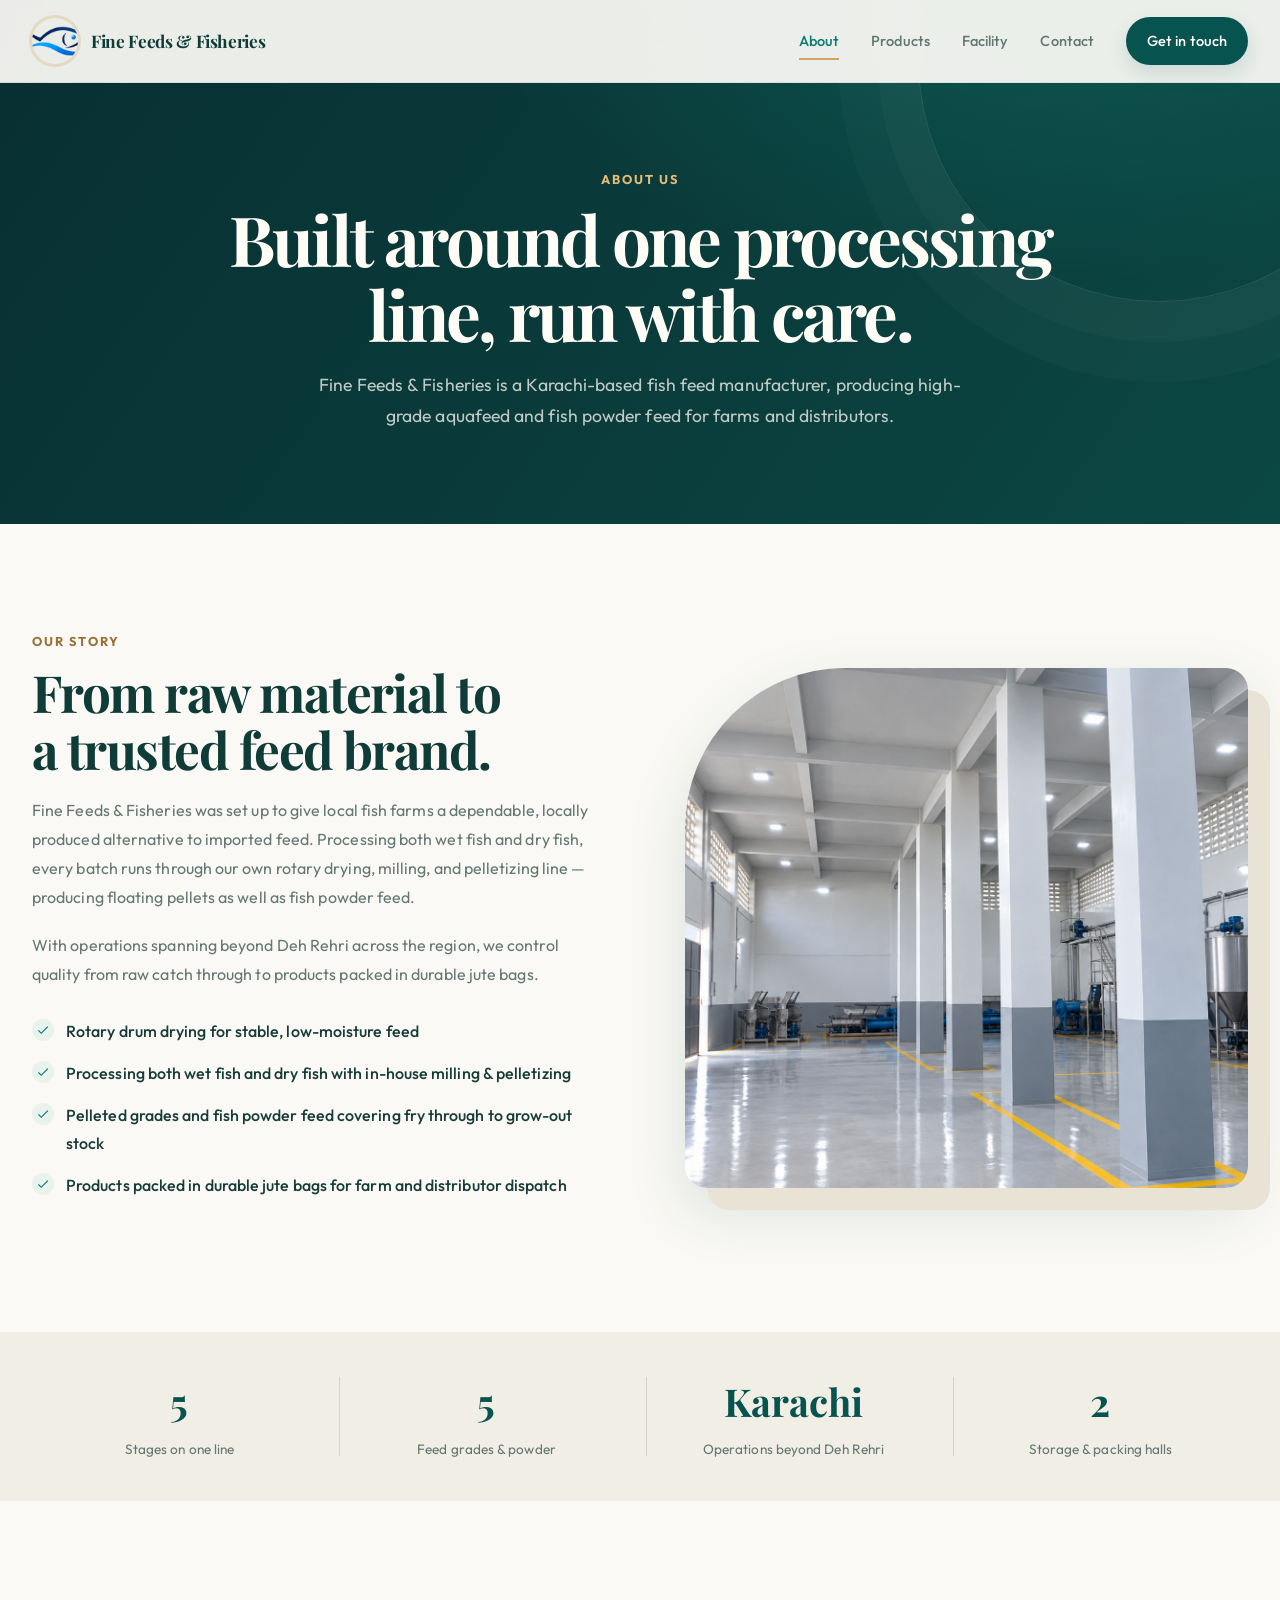
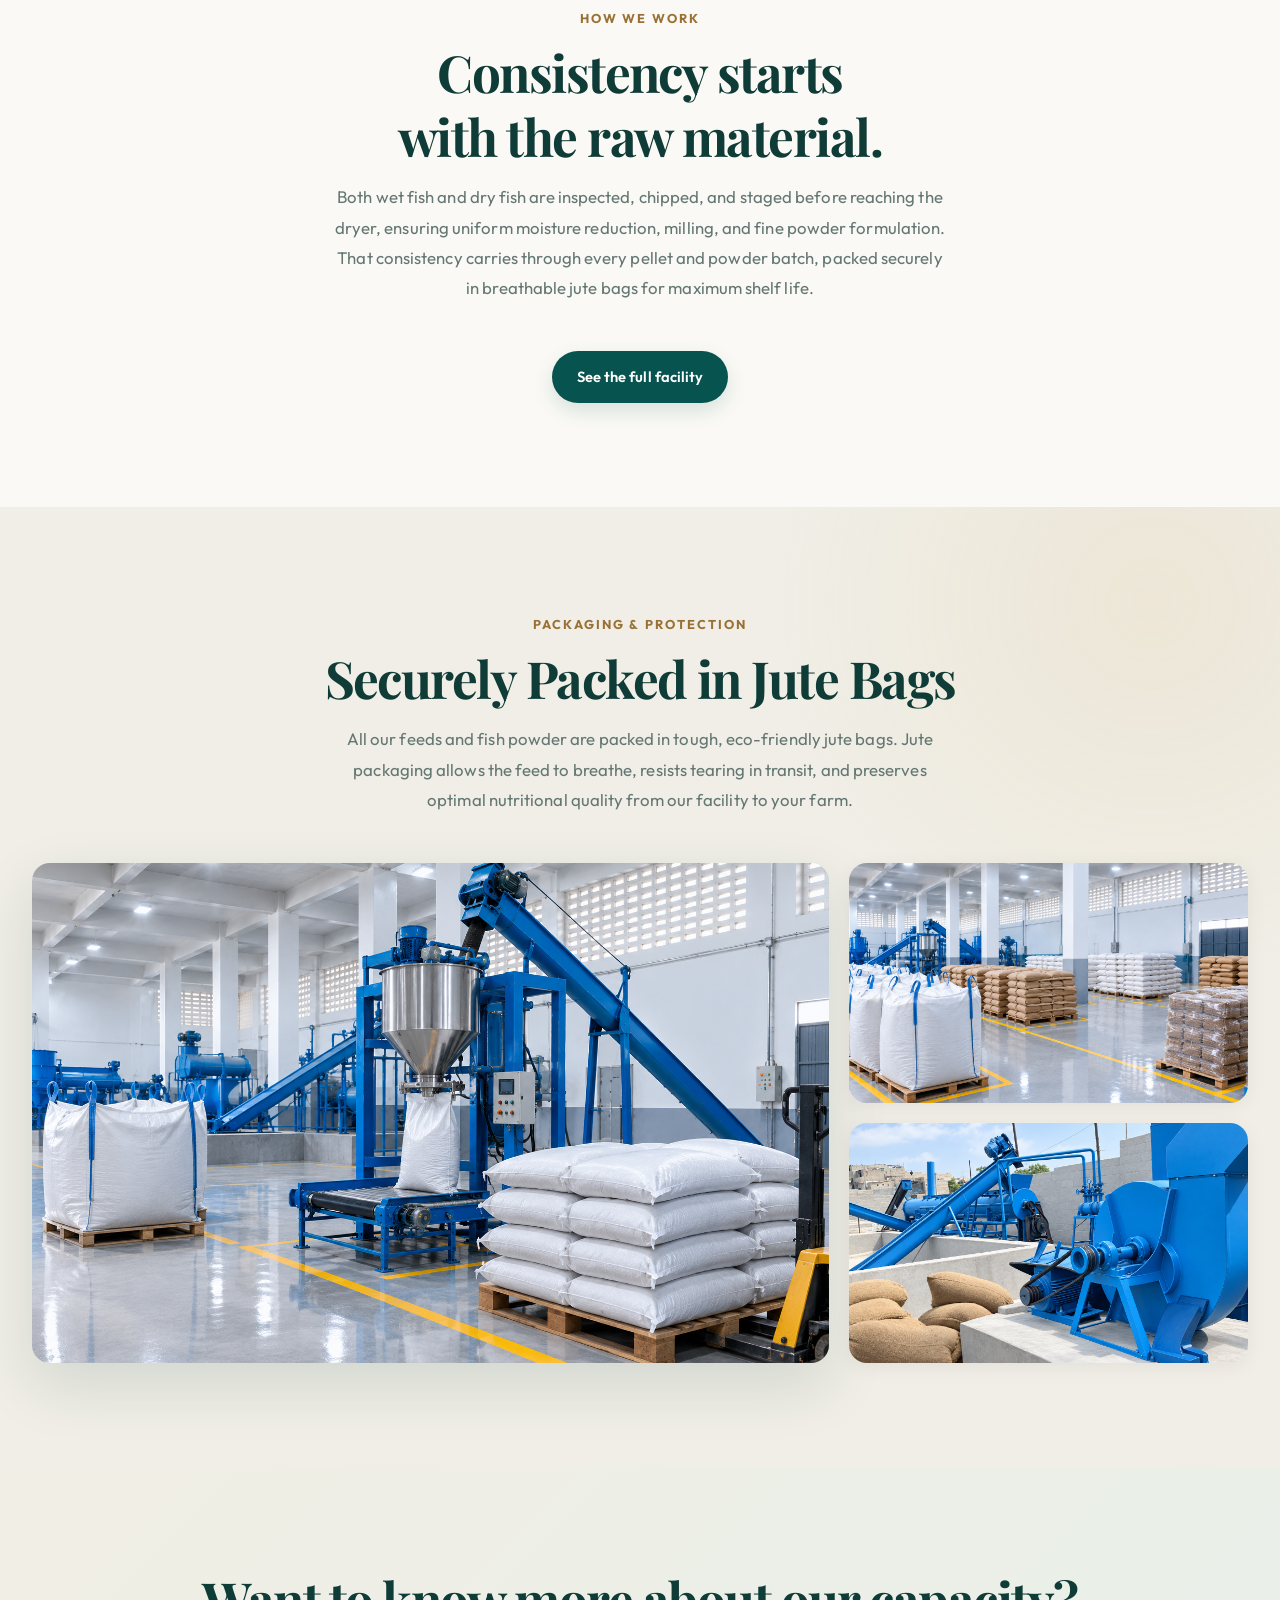
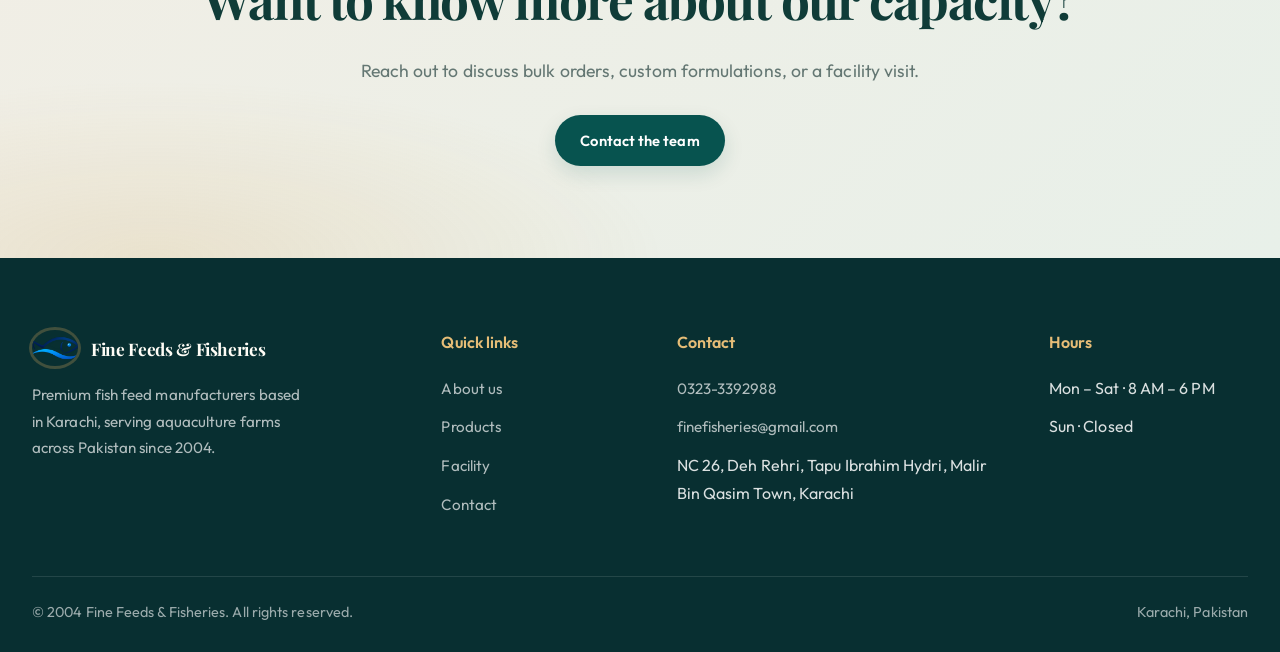
==== about.html @ e5a86ef5 "Publish Fine Feeds and Fisheries website Co-authored-by: Copilot <223556219+Copilot@users.noreply.gi" ====
<!DOCTYPE html>
<html lang="en">
<head>
  <meta charset="UTF-8">
  <meta name="viewport" content="width=device-width, initial-scale=1.0">
  <title>About — Fine Feeds & Fisheries</title>
  <meta name="description" content="Learn about Fine Feeds & Fisheries — Karachi-based fish feed manufacturer since 2004.">
  <link rel="preconnect" href="https://fonts.googleapis.com">
  <link rel="preconnect" href="https://fonts.gstatic.com" crossorigin>
  <link href="https://fonts.googleapis.com/css2?family=Outfit:wght@400;500;600;700&family=Playfair+Display:ital,wght@0,600;0,700;1,600&display=swap" rel="stylesheet">
  <link rel="stylesheet" href="css/style.css">
</head>
<body>
  <header class="header" id="header">
    <div class="container nav">
      <a href="index.html" class="logo">
        <img src="images/logo.png" alt="Fine Feeds & Fisheries">
        <span>Fine Feeds & Fisheries</span>
      </a>
      <nav class="nav-links" id="navLinks">
        <a href="about.html" class="active">About</a>
        <a href="products.html">Products</a>
        <a href="gallery.html">Facility</a>
        <a href="contact.html">Contact</a>
        <a href="contact.html" class="btn btn-primary">Get in touch</a>
      </nav>
      <button class="menu-toggle" id="menuToggle" aria-label="Menu">
        <span></span><span></span><span></span>
      </button>
    </div>
  </header>

  <section class="page-hero">
    <div class="container">
      <span class="section-label">About us</span>
      <h1>Built around one processing line, run with care.</h1>
      <p>Fine Feeds & Fisheries is a Karachi-based fish feed manufacturer, producing high-grade aquafeed and fish powder feed for farms and distributors.</p>
    </div>
  </section>

  <section class="section">
    <div class="container about-grid">
      <div class="about-content">
        <span class="section-label">Our story</span>
        <h2>From raw material to a trusted feed brand.</h2>
        <p>Fine Feeds & Fisheries was set up to give local fish farms a dependable, locally produced alternative to imported feed. Processing both wet fish and dry fish, every batch runs through our own rotary drying, milling, and pelletizing line — producing floating pellets as well as fish powder feed.</p>
        <p>With operations spanning beyond Deh Rehri across the region, we control quality from raw catch through to products packed in durable jute bags.</p>
        <ul class="feature-list">
          <li>Rotary drum drying for stable, low-moisture feed</li>
          <li>Processing both wet fish and dry fish with in-house milling & pelletizing</li>
          <li>Pelleted grades and fish powder feed covering fry through to grow-out stock</li>
          <li>Products packed in durable jute bags for farm and distributor dispatch</li>
        </ul>
      </div>
      <div>
        <img src="images/3.png" alt="Production line" class="about-img">
      </div>
    </div>
  </section>

  <section class="stats">
    <div class="container stats-grid">
      <div class="stat-item">
        <strong>5</strong>
        <span>Stages on one line</span>
      </div>
      <div class="stat-item">
        <strong>5</strong>
        <span>Feed grades & powder</span>
      </div>
      <div class="stat-item">
        <strong>Karachi</strong>
        <span>Operations beyond Deh Rehri</span>
      </div>
      <div class="stat-item">
        <strong>2</strong>
        <span>Storage & packing halls</span>
      </div>
    </div>
  </section>

  <section class="section">
    <div class="container">
      <div class="section-header">
        <span class="section-label">How we work</span>
        <h2>Consistency starts with the raw material.</h2>
        <p>Both wet fish and dry fish are inspected, chipped, and staged before reaching the dryer, ensuring uniform moisture reduction, milling, and fine powder formulation. That consistency carries through every pellet and powder batch, packed securely in breathable jute bags for maximum shelf life.</p>
      </div>
      <div style="text-align:center;">
        <a href="gallery.html" class="btn btn-primary">See the full facility</a>
      </div>
    </div>
  </section>

  <section class="section process">
    <div class="container">
      <div class="section-header">
        <span class="section-label">Packaging & Protection</span>
        <h2>Securely Packed in Jute Bags</h2>
        <p>All our feeds and fish powder are packed in tough, eco-friendly jute bags. Jute packaging allows the feed to breathe, resists tearing in transit, and preserves optimal nutritional quality from our facility to your farm.</p>
      </div>
      <div class="facility-grid">
        <img src="images/packing.png" alt="Finished feed bagged in jute packaging" class="facility-main">
        <div class="facility-side">
          <img src="images/wearhouse.png" alt="Jute bags ready for warehouse staging">
          <img src="images/2.png" alt="Premium feed products">
        </div>
      </div>
    </div>
  </section>

  <section class="cta">
    <div class="container">
      <h2>Want to know more about our capacity?</h2>
      <p>Reach out to discuss bulk orders, custom formulations, or a facility visit.</p>
      <div class="cta-actions">
        <a href="contact.html" class="btn btn-primary">Contact the team</a>
      </div>
    </div>
  </section>

  <footer class="footer">
    <div class="container">
      <div class="footer-grid">
        <div class="footer-brand">
          <a href="index.html" class="logo">
            <img src="images/logo.png" alt="Logo" style="height:36px;">
            <span>Fine Feeds & Fisheries</span>
          </a>
          <p>Premium fish feed manufacturers based in Karachi, serving aquaculture farms across Pakistan since 2004.</p>
        </div>
        <div>
          <h4>Quick links</h4>
          <ul>
            <li><a href="about.html">About us</a></li>
            <li><a href="products.html">Products</a></li>
            <li><a href="gallery.html">Facility</a></li>
            <li><a href="contact.html">Contact</a></li>
          </ul>
        </div>
        <div>
          <h4>Contact</h4>
          <ul>
            <li><a href="tel:03233392988">0323-3392988</a></li>
            <li><a href="mailto:finefisheries@gmail.com">finefisheries@gmail.com</a></li>
            <li>NC 26, Deh Rehri, Tapu Ibrahim Hydri, Malir Bin Qasim Town, Karachi</li>
          </ul>
        </div>
        <div>
          <h4>Hours</h4>
          <ul>
            <li>Mon – Sat · 8 AM – 6 PM</li>
            <li>Sun · Closed</li>
          </ul>
        </div>
      </div>
      <div class="footer-bottom">
        <span>© 2004 Fine Feeds & Fisheries. All rights reserved.</span>
        <span>Karachi, Pakistan</span>
      </div>
    </div>
  </footer>

  <script>
    const header = document.getElementById('header');
    const menuToggle = document.getElementById('menuToggle');
    const navLinks = document.getElementById('navLinks');
    window.addEventListener('scroll', () => {
      header.classList.toggle('scrolled', window.scrollY > 20);
    });
    menuToggle.addEventListener('click', () => {
      navLinks.classList.toggle('open');
    });
  </script>
</body>
</html>
---- css/style.css ----
/* Fine Feeds & Fisheries - Fresh Design */
:root {
  --primary: #0d7377;
  --primary-dark: #0a5c5f;
  --primary-light: #14919b;
  --accent: #32e0c4;
  --accent-soft: #e8f8f5;
  --earth: #2c3e2d;
  --sand: #f7f3eb;
  --cream: #faf8f5;
  --text: #1a2e1b;
  --text-muted: #5a6b5c;
  --white: #ffffff;
  --shadow: 0 10px 40px rgba(13, 115, 119, 0.12);
  --radius: 16px;
  --radius-sm: 10px;
  --font-display: 'Playfair Display', Georgia, serif;
  --font-body: 'Outfit', system-ui, sans-serif;
}

* {
  margin: 0;
  padding: 0;
  box-sizing: border-box;
}

html {
  scroll-behavior: smooth;
}

body {
  font-family: var(--font-body);
  color: var(--text);
  background: var(--cream);
  line-height: 1.6;
  overflow-x: hidden;
}

img {
  max-width: 100%;
  height: auto;
  display: block;
}

a {
  text-decoration: none;
  color: inherit;
  transition: all 0.25s ease;
}

ul {
  list-style: none;
}

.container {
  width: 100%;
  max-width: 1180px;
  margin: 0 auto;
  padding: 0 24px;
}

/* Header */
.header {
  position: fixed;
  top: 0;
  left: 0;
  right: 0;
  z-index: 1000;
  background: rgba(250, 248, 245, 0.92);
  backdrop-filter: blur(12px);
  border-bottom: 1px solid rgba(13, 115, 119, 0.08);
  transition: box-shadow 0.3s;
}

.header.scrolled {
  box-shadow: 0 4px 20px rgba(0,0,0,0.06);
}

.nav {
  display: flex;
  align-items: center;
  justify-content: space-between;
  height: 76px;
}

.logo {
  display: flex;
  align-items: center;
  gap: 12px;
  font-weight: 700;
  font-size: 1.15rem;
  color: var(--primary-dark);
  letter-spacing: -0.02em;
}

.logo img {
  height: 42px;
  width: auto;
  border-radius: 8px;
}

.logo span {
  font-family: var(--font-display);
  font-weight: 700;
}

.nav-links {
  display: flex;
  align-items: center;
  gap: 32px;
}

.nav-links a {
  font-size: 0.95rem;
  font-weight: 500;
  color: var(--text-muted);
}

.nav-links a:hover,
.nav-links a.active {
  color: var(--primary);
}

.btn {
  display: inline-flex;
  align-items: center;
  justify-content: center;
  gap: 8px;
  padding: 12px 24px;
  border-radius: 50px;
  font-weight: 600;
  font-size: 0.95rem;
  border: none;
  cursor: pointer;
  transition: all 0.25s ease;
}

.btn-primary {
  background: var(--primary);
  color: var(--white);
}

.btn-primary:hover {
  background: var(--primary-dark);
  transform: translateY(-2px);
  box-shadow: 0 8px 24px rgba(13, 115, 119, 0.3);
}

.btn-outline {
  background: transparent;
  color: var(--primary);
  border: 2px solid var(--primary);
}

.btn-outline:hover {
  background: var(--primary);
  color: var(--white);
}

.btn-light {
  background: var(--white);
  color: var(--primary-dark);
}

.btn-light:hover {
  background: var(--accent-soft);
}

/* Hero */
.hero {
  padding: 140px 0 80px;
  background: linear-gradient(160deg, var(--accent-soft) 0%, var(--cream) 45%, #e6f4f1 100%);
  position: relative;
  overflow: hidden;
}

.hero::before {
  content: '';
  position: absolute;
  top: -20%;
  right: -10%;
  width: 50%;
  height: 80%;
  background: radial-gradient(circle, rgba(50, 224, 196, 0.15) 0%, transparent 70%);
  pointer-events: none;
}

.hero-grid {
  display: grid;
  grid-template-columns: 1.1fr 0.9fr;
  gap: 48px;
  align-items: center;
}

.hero-badge {
  display: inline-flex;
  align-items: center;
  gap: 8px;
  background: var(--white);
  color: var(--primary);
  padding: 8px 16px;
  border-radius: 50px;
  font-size: 0.85rem;
  font-weight: 600;
  margin-bottom: 20px;
  box-shadow: var(--shadow);
}

.hero h1 {
  font-family: var(--font-display);
  font-size: clamp(2.4rem, 5vw, 3.6rem);
  font-weight: 700;
  line-height: 1.15;
  color: var(--earth);
  margin-bottom: 20px;
}

.hero h1 em {
  font-style: italic;
  color: var(--primary);
}

.hero-lead {
  font-size: 1.15rem;
  color: var(--text-muted);
  max-width: 520px;
  margin-bottom: 32px;
}

.hero-actions {
  display: flex;
  flex-wrap: wrap;
  gap: 14px;
}

.hero-visual {
  position: relative;
}

.hero-main-img {
  border-radius: var(--radius);
  box-shadow: var(--shadow);
  object-fit: cover;
  width: 100%;
  height: 420px;
}

.hero-float {
  position: absolute;
  border-radius: var(--radius-sm);
  box-shadow: 0 12px 32px rgba(0,0,0,0.15);
  border: 4px solid var(--white);
  object-fit: cover;
}

.hero-float-1 {
  width: 160px;
  height: 120px;
  bottom: -20px;
  left: -30px;
}

.hero-float-2 {
  width: 140px;
  height: 100px;
  top: 30px;
  right: -25px;
}

/* Stats */
.stats {
  padding: 48px 0;
  background: var(--primary);
  color: var(--white);
}

.stats-grid {
  display: grid;
  grid-template-columns: repeat(4, 1fr);
  gap: 24px;
  text-align: center;
}

.stat-item strong {
  display: block;
  font-family: var(--font-display);
  font-size: 2.4rem;
  font-weight: 700;
  margin-bottom: 4px;
}

.stat-item span {
  font-size: 0.95rem;
  opacity: 0.9;
}

/* Sections */
.section {
  padding: 90px 0;
}

.section-header {
  text-align: center;
  max-width: 640px;
  margin: 0 auto 56px;
}

.section-label {
  display: inline-block;
  font-size: 0.8rem;
  font-weight: 700;
  text-transform: uppercase;
  letter-spacing: 0.12em;
  color: var(--primary);
  margin-bottom: 12px;
}

.section-header h2 {
  font-family: var(--font-display);
  font-size: clamp(1.9rem, 3.5vw, 2.6rem);
  color: var(--earth);
  margin-bottom: 14px;
  line-height: 1.25;
}

.section-header p {
  color: var(--text-muted);
  font-size: 1.05rem;
}

/* About teaser */
.about-grid {
  display: grid;
  grid-template-columns: 1fr 1fr;
  gap: 56px;
  align-items: center;
}

.about-content h2 {
  font-family: var(--font-display);
  font-size: 2.2rem;
  color: var(--earth);
  margin-bottom: 18px;
  line-height: 1.3;
}

.about-content p {
  color: var(--text-muted);
  margin-bottom: 20px;
}

.feature-list {
  margin: 28px 0;
}

.feature-list li {
  display: flex;
  align-items: flex-start;
  gap: 12px;
  margin-bottom: 14px;
  color: var(--text);
  font-weight: 500;
}

.feature-list li::before {
  content: '';
  flex-shrink: 0;
  width: 22px;
  height: 22px;
  background: var(--accent-soft);
  border-radius: 50%;
  background-image: url("data:image/svg+xml,%3Csvg xmlns='http://www.w3.org/2000/svg' viewBox='0 0 24 24' fill='%230d7377'%3E%3Cpath d='M9 16.17L4.83 12l-1.42 1.41L9 19 21 7l-1.41-1.41z'/%3E%3C/svg%3E");
  background-size: 14px;
  background-position: center;
  background-repeat: no-repeat;
  margin-top: 2px;
}

.about-img {
  border-radius: var(--radius);
  box-shadow: var(--shadow);
  height: 440px;
  object-fit: cover;
  width: 100%;
}

/* Process */
.process {
  background: var(--sand);
}

.process-steps {
  display: grid;
  grid-template-columns: repeat(5, 1fr);
  gap: 20px;
}

.process-card {
  background: var(--white);
  border-radius: var(--radius);
  padding: 28px 20px;
  text-align: center;
  box-shadow: 0 4px 20px rgba(0,0,0,0.04);
  transition: transform 0.25s, box-shadow 0.25s;
}

.process-card:hover {
  transform: translateY(-6px);
  box-shadow: var(--shadow);
}

.process-num {
  display: inline-flex;
  align-items: center;
  justify-content: center;
  width: 48px;
  height: 48px;
  background: var(--primary);
  color: var(--white);
  border-radius: 50%;
  font-weight: 700;
  font-size: 1.1rem;
  margin-bottom: 16px;
}

.process-card h3 {
  font-size: 1.05rem;
  margin-bottom: 8px;
  color: var(--earth);
}

.process-card p {
  font-size: 0.9rem;
  color: var(--text-muted);
}

/* Products */
.products-grid {
  display: grid;
  grid-template-columns: repeat(2, 1fr);
  gap: 28px;
}

.product-card {
  background: var(--white);
  border-radius: var(--radius);
  overflow: hidden;
  box-shadow: 0 4px 24px rgba(0,0,0,0.05);
  transition: transform 0.3s, box-shadow 0.3s;
}

.product-card:hover {
  transform: translateY(-8px);
  box-shadow: var(--shadow);
}

.product-card img {
  width: 100%;
  height: 220px;
  object-fit: cover;
}

.product-body {
  padding: 24px;
}

.product-body h3 {
  font-family: var(--font-display);
  font-size: 1.3rem;
  color: var(--earth);
  margin-bottom: 8px;
}

.product-body p {
  color: var(--text-muted);
  font-size: 0.95rem;
}

/* Facility */
.facility-grid {
  display: grid;
  grid-template-columns: 2fr 1fr;
  gap: 24px;
}

.facility-main {
  border-radius: var(--radius);
  height: 420px;
  object-fit: cover;
  width: 100%;
  box-shadow: var(--shadow);
}

.facility-side {
  display: flex;
  flex-direction: column;
  gap: 24px;
}

.facility-side img {
  border-radius: var(--radius);
  height: 198px;
  object-fit: cover;
  width: 100%;
  box-shadow: 0 4px 20px rgba(0,0,0,0.06);
}

/* Leadership */
.leadership {
  background: linear-gradient(135deg, var(--primary-dark) 0%, var(--primary) 100%);
  color: var(--white);
  border-radius: var(--radius);
  padding: 48px;
  display: grid;
  grid-template-columns: auto 1fr;
  gap: 40px;
  align-items: center;
}

.leader-photo {
  width: 180px;
  height: 180px;
  border-radius: 50%;
  object-fit: cover;
  border: 5px solid rgba(255,255,255,0.25);
}

.leadership h3 {
  font-family: var(--font-display);
  font-size: 1.8rem;
  margin-bottom: 6px;
}

.leadership .role {
  font-size: 0.95rem;
  opacity: 0.85;
  margin-bottom: 16px;
}

.leadership p {
  opacity: 0.92;
  margin-bottom: 20px;
  max-width: 560px;
}

.contact-links {
  display: flex;
  flex-wrap: wrap;
  gap: 20px;
}

.contact-links a {
  display: flex;
  align-items: center;
  gap: 8px;
  color: var(--accent);
  font-weight: 600;
}

.contact-links a:hover {
  color: var(--white);
}

/* CTA */
.cta {
  background: var(--sand);
  text-align: center;
  padding: 80px 0;
}

.cta h2 {
  font-family: var(--font-display);
  font-size: 2.3rem;
  color: var(--earth);
  margin-bottom: 14px;
}

.cta p {
  color: var(--text-muted);
  margin-bottom: 28px;
  font-size: 1.1rem;
}

.cta-actions {
  display: flex;
  justify-content: center;
  gap: 14px;
  flex-wrap: wrap;
}

/* Footer */
.footer {
  background: var(--earth);
  color: rgba(255,255,255,0.85);
  padding: 64px 0 28px;
}

.footer-grid {
  display: grid;
  grid-template-columns: 1.4fr 1fr 1fr 1fr;
  gap: 40px;
  margin-bottom: 48px;
}

.footer-brand .logo {
  color: var(--white);
  margin-bottom: 16px;
}

.footer-brand p {
  font-size: 0.95rem;
  opacity: 0.8;
  max-width: 280px;
}

.footer h4 {
  color: var(--white);
  font-size: 1rem;
  margin-bottom: 18px;
  font-weight: 600;
}

.footer ul li {
  margin-bottom: 10px;
}

.footer ul a {
  opacity: 0.8;
  font-size: 0.95rem;
}

.footer ul a:hover {
  opacity: 1;
  color: var(--accent);
}

.footer-bottom {
  border-top: 1px solid rgba(255,255,255,0.12);
  padding-top: 24px;
  display: flex;
  justify-content: space-between;
  align-items: center;
  font-size: 0.9rem;
  opacity: 0.7;
}

/* Page Hero (inner pages) */
.page-hero {
  padding: 130px 0 60px;
  background: linear-gradient(160deg, var(--accent-soft) 0%, var(--cream) 100%);
  text-align: center;
}

.page-hero h1 {
  font-family: var(--font-display);
  font-size: clamp(2.2rem, 4vw, 3rem);
  color: var(--earth);
  margin-bottom: 12px;
}

.page-hero p {
  color: var(--text-muted);
  font-size: 1.1rem;
  max-width: 560px;
  margin: 0 auto;
}

/* Contact page */
.contact-grid {
  display: grid;
  grid-template-columns: 1fr 1fr;
  gap: 48px;
}

.contact-info-card {
  background: var(--white);
  border-radius: var(--radius);
  padding: 36px;
  box-shadow: var(--shadow);
}

.contact-info-card h3 {
  font-family: var(--font-display);
  font-size: 1.5rem;
  margin-bottom: 20px;
  color: var(--earth);
}

.info-row {
  display: flex;
  gap: 16px;
  margin-bottom: 22px;
}

.info-row strong {
  display: block;
  margin-bottom: 2px;
  color: var(--earth);
}

.info-row span, .info-row a {
  color: var(--text-muted);
  font-size: 0.95rem;
}

.info-row a:hover {
  color: var(--primary);
}

.contact-form {
  background: var(--white);
  border-radius: var(--radius);
  padding: 36px;
  box-shadow: var(--shadow);
}

.form-group {
  margin-bottom: 18px;
}

.form-group label {
  display: block;
  font-weight: 600;
  font-size: 0.9rem;
  margin-bottom: 6px;
  color: var(--earth);
}

.form-group input,
.form-group textarea,
.form-group select {
  width: 100%;
  padding: 12px 16px;
  border: 1.5px solid #e0e5e0;
  border-radius: var(--radius-sm);
  font-family: inherit;
  font-size: 1rem;
  background: var(--cream);
  transition: border-color 0.2s;
}

.form-group input:focus,
.form-group textarea:focus,
.form-group select:focus {
  outline: none;
  border-color: var(--primary);
}

.form-group textarea {
  min-height: 120px;
  resize: vertical;
}

/* Gallery page */
.gallery-grid {
  display: grid;
  grid-template-columns: repeat(3, 1fr);
  gap: 20px;
}

.gallery-item {
  position: relative;
  border-radius: var(--radius);
  overflow: hidden;
  aspect-ratio: 4/3;
  box-shadow: 0 4px 20px rgba(0,0,0,0.06);
}

.gallery-item img {
  width: 100%;
  height: 100%;
  object-fit: cover;
  transition: transform 0.4s;
}

.gallery-item:hover img {
  transform: scale(1.06);
}

.gallery-caption {
  position: absolute;
  bottom: 0;
  left: 0;
  right: 0;
  padding: 16px 18px;
  background: linear-gradient(transparent, rgba(0,0,0,0.7));
  color: var(--white);
  font-weight: 600;
  font-size: 0.95rem;
  opacity: 0;
  transition: opacity 0.3s;
}

.gallery-item:hover .gallery-caption {
  opacity: 1;
}

/* Mobile menu */
.menu-toggle {
  display: none;
  background: none;
  border: none;
  cursor: pointer;
  padding: 8px;
}

.menu-toggle span {
  display: block;
  width: 24px;
  height: 2.5px;
  background: var(--primary-dark);
  margin: 5px 0;
  border-radius: 2px;
  transition: 0.3s;
}

/* Responsive */
@media (max-width: 980px) {
  .hero-grid,
  .about-grid,
  .contact-grid,
  .facility-grid {
    grid-template-columns: 1fr;
  }

  .process-steps {
    grid-template-columns: repeat(2, 1fr);
  }

  .process-steps .process-card:last-child {
    grid-column: span 2;
    max-width: 280px;
    margin: 0 auto;
  }

  .stats-grid {
    grid-template-columns: repeat(2, 1fr);
    gap: 28px;
  }

  .products-grid {
    grid-template-columns: 1fr;
  }

  .footer-grid {
    grid-template-columns: 1fr 1fr;
  }

  .leadership {
    grid-template-columns: 1fr;
    text-align: center;
    justify-items: center;
  }

  .gallery-grid {
    grid-template-columns: repeat(2, 1fr);
  }

  .hero-float {
    display: none;
  }
}

@media (max-width: 720px) {
  .nav-links {
    display: none;
    position: absolute;
    top: 76px;
    left: 0;
    right: 0;
    background: var(--cream);
    flex-direction: column;
    padding: 24px;
    gap: 16px;
    border-bottom: 1px solid rgba(0,0,0,0.06);
    box-shadow: 0 12px 24px rgba(0,0,0,0.08);
  }

  .nav-links.open {
    display: flex;
  }

  .menu-toggle {
    display: block;
  }

  .hero {
    padding: 120px 0 60px;
  }

  .section {
    padding: 64px 0;
  }

  .process-steps {
    grid-template-columns: 1fr;
  }

  .process-steps .process-card:last-child {
    grid-column: auto;
    max-width: none;
  }

  .gallery-grid {
    grid-template-columns: 1fr;
  }

  .footer-grid {
    grid-template-columns: 1fr;
  }

  .footer-bottom {
    flex-direction: column;
    gap: 12px;
    text-align: center;
  }
}

/* Deep-water palette and polished, image-led details */
:root {
  --primary: #087c72;
  --primary-dark: #07534f;
  --primary-light: #16a08e;
  --accent: #d3a75d;
  --accent-soft: #e8f3ee;
  --earth: #103c38;
  --sand: #f0eee6;
  --cream: #faf9f5;
  --text: #173b37;
  --text-muted: #647773;
  --shadow: 0 22px 60px rgba(8, 61, 56, 0.13);
  --radius: 22px;
  --radius-sm: 14px;
}

::selection {
  background: #d3a75d;
  color: #103c38;
}

body {
  background: var(--cream);
  letter-spacing: 0.005em;
}

.container {
  max-width: 1280px;
  padding-right: 32px;
  padding-left: 32px;
}

.header {
  background: rgba(250, 249, 245, 0.94);
  border-bottom-color: rgba(16, 60, 56, 0.08);
  backdrop-filter: blur(18px);
  -webkit-backdrop-filter: blur(18px);
}

.header.scrolled {
  box-shadow: 0 10px 34px rgba(16, 60, 56, 0.1);
}

.nav {
  height: 82px;
}

.logo {
  gap: 13px;
  color: var(--earth);
  font-size: 1.08rem;
}

.logo img {
  height: 46px;
  width: 46px;
  object-fit: cover;
  border-radius: 50%;
  box-shadow: 0 0 0 3px rgba(211, 167, 93, 0.28);
}

.logo span {
  max-width: 210px;
  line-height: 1.12;
}

.nav-links {
  gap: clamp(18px, 2.5vw, 36px);
}

.nav-links a {
  position: relative;
  font-size: 0.91rem;
}

.nav-links a:not(.btn)::after {
  position: absolute;
  right: 0;
  bottom: -7px;
  left: 0;
  height: 2px;
  background: var(--accent);
  content: "";
  transform: scaleX(0);
  transform-origin: left;
  transition: transform 0.25s ease;
}

.nav-links a:not(.btn):hover::after,
.nav-links a:not(.btn).active::after {
  transform: scaleX(1);
}

.nav-links .btn {
  padding: 12px 21px;
  color: #fff;
}

.btn {
  padding: 14px 25px;
  font-size: 0.92rem;
  transition: transform 0.25s ease, box-shadow 0.25s ease, background 0.25s ease;
}

.btn-primary {
  background: var(--primary-dark);
  box-shadow: 0 8px 20px rgba(7, 83, 79, 0.14);
}

.btn-primary:hover {
  background: var(--primary);
  box-shadow: 0 12px 28px rgba(7, 83, 79, 0.25);
}

.btn-outline {
  border: 1px solid rgba(8, 124, 114, 0.42);
}

.btn-outline:hover {
  border-color: var(--primary);
}

.hero {
  min-height: 690px;
  padding: 154px 0 112px;
  color: #fff;
  background:
    radial-gradient(ellipse at 82% 52%, rgba(22, 160, 142, 0.24), transparent 38%),
    radial-gradient(ellipse at 0% 100%, rgba(211, 167, 93, 0.12), transparent 32%),
    linear-gradient(125deg, #082f31 0%, #0b4743 58%, #0c5d54 100%);
}

.hero::before {
  top: auto;
  right: -14%;
  bottom: -63%;
  width: 68%;
  height: 100%;
  border: 1px solid rgba(255, 255, 255, 0.08);
  border-radius: 50%;
  background: none;
  box-shadow: 0 0 0 46px rgba(255, 255, 255, 0.025), 0 0 0 92px rgba(255, 255, 255, 0.02);
}

.hero-grid {
  grid-template-columns: 1.05fr 0.95fr;
  gap: 74px;
}

.hero-badge {
  padding: 9px 16px;
  color: #f1d29a;
  background: rgba(255, 255, 255, 0.08);
  border: 1px solid rgba(241, 210, 154, 0.3);
  box-shadow: none;
  letter-spacing: 0.045em;
  animation: rise-in 0.65s both;
}

.hero h1 {
  max-width: 700px;
  color: #fffdf6;
  font-size: clamp(3rem, 5.3vw, 5.25rem);
  line-height: 1.02;
  letter-spacing: -0.045em;
  animation: rise-in 0.75s 0.08s both;
}

.hero h1 em {
  color: #e6bd77;
}

.hero-lead {
  max-width: 500px;
  color: rgba(250, 249, 245, 0.76);
  font-size: 1.1rem;
  line-height: 1.8;
  animation: rise-in 0.75s 0.16s both;
}

.hero-actions {
  animation: rise-in 0.75s 0.24s both;
}

.hero .btn-primary {
  color: #163d37;
  background: #e5bd78;
  box-shadow: 0 10px 26px rgba(0, 0, 0, 0.16);
}

.hero .btn-primary:hover {
  background: #f0d39e;
}

.hero .btn-outline {
  color: #fff;
  border-color: rgba(255, 255, 255, 0.42);
}

.hero .btn-outline:hover {
  color: var(--earth);
  background: #fff;
  border-color: #fff;
}

.hero-visual {
  padding: 0 16px 16px 0;
  animation: image-in 0.9s 0.12s both;
}

.hero-visual::before {
  position: absolute;
  inset: 20px 0 0 24px;
  border: 1px solid rgba(226, 190, 126, 0.55);
  border-radius: 190px 24px 24px 24px;
  content: "";
  transform: rotate(2deg);
}

.hero-visual::after {
  position: absolute;
  right: 26px;
  bottom: 36px;
  padding: 13px 18px;
  border: 1px solid rgba(255, 255, 255, 0.2);
  border-radius: 999px;
  color: #fff;
  background: rgba(8, 47, 49, 0.78);
  content: "Made with care in Karachi";
  font-size: 0.78rem;
  letter-spacing: 0.06em;
  backdrop-filter: blur(12px);
}

.hero-main-img {
  position: relative;
  z-index: 1;
  height: 500px;
  border: 7px solid rgba(255, 255, 255, 0.1);
  border-radius: 190px 24px 24px 24px;
  box-shadow: 0 32px 80px rgba(0, 0, 0, 0.28);
  object-position: center;
}

.hero-float {
  z-index: 2;
  border: 4px solid #104844;
  box-shadow: 0 16px 40px rgba(0, 0, 0, 0.28);
}

.hero-float-1 {
  bottom: -12px;
  left: -48px;
  width: 170px;
  height: 128px;
}

.hero-float-2 {
  top: 28px;
  right: -25px;
  width: 150px;
  height: 112px;
}

.stats {
  position: relative;
  z-index: 2;
  padding: 32px 0;
  background: #f1eee5;
  color: var(--earth);
}

.stats-grid {
  gap: 12px;
}

.stat-item {
  position: relative;
  padding: 7px 18px;
}

.stat-item + .stat-item::before {
  position: absolute;
  top: 12%;
  bottom: 12%;
  left: 0;
  width: 1px;
  background: rgba(16, 60, 56, 0.14);
  content: "";
}

.stat-item strong {
  color: var(--primary-dark);
  font-size: clamp(1.7rem, 3vw, 2.45rem);
}

.stat-item span {
  color: var(--text-muted);
  font-size: 0.85rem;
  opacity: 1;
}

.section {
  padding: 104px 0;
}

.section-label {
  color: #9a7134;
  letter-spacing: 0.16em;
}

.section-header {
  margin-bottom: 48px;
}

.section-header h2,
.about-content h2,
.cta h2 {
  letter-spacing: -0.03em;
}

.section-header h2 {
  font-size: clamp(2.1rem, 4vw, 3.25rem);
}

.section-header p {
  max-width: 620px;
  margin: 0 auto;
  line-height: 1.8;
}

.about-grid {
  gap: clamp(42px, 7vw, 100px);
}

.about-content h2 {
  font-size: clamp(2.2rem, 4vw, 3.25rem);
  line-height: 1.12;
}

.about-content p,
.feature-list li {
  line-height: 1.8;
}

.feature-list li {
  margin-bottom: 13px;
}

.about-img {
  height: 520px;
  border-radius: 160px 22px 22px 22px;
  box-shadow: 22px 22px 0 #e9e3d5, var(--shadow);
}

.process {
  background:
    radial-gradient(circle at 90% 10%, rgba(211, 167, 93, 0.11), transparent 26%),
    #f0eee6;
}

.process-card {
  padding: 30px 21px;
  border: 1px solid rgba(16, 60, 56, 0.06);
  border-radius: 18px;
  box-shadow: 0 8px 24px rgba(16, 60, 56, 0.045);
  transition: transform 0.3s ease, box-shadow 0.3s ease, border-color 0.3s ease;
}

.process-card:hover {
  border-color: rgba(8, 124, 114, 0.24);
  box-shadow: 0 22px 42px rgba(16, 60, 56, 0.11);
}

.process-num {
  color: #f4dba9;
  background: var(--primary-dark);
}

.process-card h3 {
  font-family: var(--font-display);
  font-size: 1.12rem;
}

.process-card p {
  line-height: 1.7;
}

.products-grid {
  grid-template-columns: repeat(4, minmax(0, 1fr));
  gap: 22px;
}

.product-card {
  border: 1px solid rgba(16, 60, 56, 0.07);
  border-radius: 18px;
  box-shadow: 0 8px 28px rgba(16, 60, 56, 0.06);
}

.product-card img {
  height: 240px;
  transition: transform 0.6s cubic-bezier(0.2, 0.7, 0.2, 1);
}

.product-card:hover img {
  transform: scale(1.055);
}

.product-card:hover {
  box-shadow: 0 24px 56px rgba(16, 60, 56, 0.14);
}

.product-body {
  padding: 24px 22px 26px;
}

.product-body h3 {
  font-size: 1.22rem;
}

.product-body p {
  line-height: 1.7;
}

.facility-grid {
  gap: 20px;
}

.facility-main,
.facility-side img {
  border-radius: 18px;
  transition: transform 0.5s ease, box-shadow 0.3s ease;
}

.facility-main {
  height: 500px;
}

.facility-side {
  gap: 20px;
}

.facility-side img {
  height: 240px;
}

.facility-main:hover,
.facility-side img:hover {
  transform: translateY(-4px);
  box-shadow: var(--shadow);
}

.leadership {
  padding: 54px;
  border: 1px solid rgba(255, 255, 255, 0.12);
  border-radius: 24px;
  background:
    radial-gradient(circle at 100% 0%, rgba(211, 167, 93, 0.18), transparent 35%),
    linear-gradient(135deg, #0b3e3b 0%, #087c72 100%);
  box-shadow: 0 28px 70px rgba(7, 83, 79, 0.18);
}

.leader-photo {
  border-color: rgba(234, 198, 132, 0.8);
  box-shadow: 0 0 0 8px rgba(255, 255, 255, 0.07);
}

.contact-links a {
  color: #f0cb83;
}

.contact-links a:hover {
  color: #fff;
}

.cta {
  position: relative;
  overflow: hidden;
  padding: 92px 0;
  background:
    radial-gradient(ellipse at 12% 100%, rgba(211, 167, 93, 0.18), transparent 32%),
    linear-gradient(135deg, #f1eee5, #e8f0e9);
}

.cta h2 {
  font-size: clamp(2.1rem, 4vw, 3.2rem);
}

.cta p {
  max-width: 650px;
  margin: 0 auto 28px;
  line-height: 1.8;
}

.footer {
  padding: 72px 0 28px;
  background: #082f31;
}

.footer-grid {
  grid-template-columns: 1.5fr 0.8fr 1.35fr 0.8fr;
  gap: 36px;
}

.footer h4 {
  color: #e6bd77;
}

.footer-brand .logo {
  color: #fffdf6;
}

.footer-brand p,
.footer ul a,
.footer ul li {
  line-height: 1.75;
}

.footer ul a:hover {
  color: #e6bd77;
}

.footer-bottom {
  border-top-color: rgba(255, 255, 255, 0.16);
}

.page-hero {
  position: relative;
  overflow: hidden;
  padding: 166px 0 92px;
  color: #fffdf6;
  background:
    radial-gradient(ellipse at 82% 0%, rgba(22, 160, 142, 0.23), transparent 38%),
    linear-gradient(125deg, #082f31 0%, #0b4743 100%);
}

.page-hero::after {
  position: absolute;
  top: -180px;
  right: -120px;
  width: 480px;
  height: 480px;
  border: 1px solid rgba(255, 255, 255, 0.11);
  border-radius: 50%;
  box-shadow: 0 0 0 40px rgba(255, 255, 255, 0.025), 0 0 0 80px rgba(255, 255, 255, 0.02);
  content: "";
}

.page-hero .container {
  position: relative;
  z-index: 1;
}

.page-hero .section-label {
  color: #e6bd77;
}

.page-hero h1 {
  max-width: 900px;
  margin: 0 auto 18px;
  color: #fffdf6;
  font-size: clamp(2.7rem, 5.4vw, 4.5rem);
  line-height: 1.08;
  letter-spacing: -0.04em;
}

.page-hero p {
  max-width: 670px;
  color: rgba(250, 249, 245, 0.76);
  line-height: 1.8;
}

.contact-info-card,
.contact-form {
  border: 1px solid rgba(16, 60, 56, 0.07);
  border-radius: 22px;
  box-shadow: 0 16px 45px rgba(16, 60, 56, 0.08);
}

.form-group input,
.form-group textarea,
.form-group select {
  border: 1px solid #dfe5df;
  border-radius: 12px;
  background: #fbfaf7;
}

.form-group input:focus,
.form-group textarea:focus,
.form-group select:focus {
  border-color: var(--primary);
  box-shadow: 0 0 0 4px rgba(8, 124, 114, 0.1);
}

.gallery-grid {
  gap: 22px;
}

.gallery-item {
  border-radius: 18px;
  box-shadow: 0 14px 36px rgba(16, 60, 56, 0.1);
}

.gallery-item img {
  transition: transform 0.7s cubic-bezier(0.2, 0.7, 0.2, 1);
}

.gallery-caption {
  padding: 34px 18px 18px;
  background: linear-gradient(transparent, rgba(5, 37, 35, 0.88));
  opacity: 1;
}

.menu-toggle {
  border-radius: 10px;
}

.menu-toggle:focus-visible,
a:focus-visible,
button:focus-visible,
input:focus-visible,
textarea:focus-visible,
select:focus-visible {
  outline: 3px solid #d3a75d;
  outline-offset: 4px;
}

@keyframes rise-in {
  from {
    opacity: 0;
    transform: translateY(18px);
  }
  to {
    opacity: 1;
    transform: translateY(0);
  }
}

@keyframes image-in {
  from {
    opacity: 0;
    transform: translateY(18px) scale(0.98);
  }
  to {
    opacity: 1;
    transform: translateY(0) scale(1);
  }
}

@media (max-width: 980px) {
  .hero {
    min-height: 0;
  }

  .hero-grid {
    grid-template-columns: minmax(0, 1fr);
    gap: 48px;
  }

  .hero-visual {
    width: 100%;
    min-width: 0;
  }

  .hero-main-img {
    height: 430px;
  }

  .products-grid {
    grid-template-columns: repeat(2, minmax(0, 1fr));
  }

  .footer-grid {
    grid-template-columns: repeat(2, minmax(0, 1fr));
  }
}

@media (max-width: 720px) {
  .container {
    padding-right: 22px;
    padding-left: 22px;
  }

  .nav {
    height: 72px;
  }

  .logo {
    gap: 10px;
    font-size: 0.98rem;
  }

  .logo img {
    width: 40px;
    height: 40px;
  }

  .logo span {
    max-width: 165px;
  }

  .nav-links {
    top: 72px;
    gap: 18px;
    background: rgba(250, 249, 245, 0.98);
  }

  .nav-links a:not(.btn)::after {
    bottom: -4px;
  }

  .hero {
    padding: 122px 0 76px;
  }

  .hero-grid {
    grid-template-columns: minmax(0, 1fr);
    gap: 42px;
  }

  .hero h1 {
    font-size: clamp(2.8rem, 12vw, 4.2rem);
  }

  .hero-lead {
    font-size: 1rem;
  }

  .hero-main-img {
    width: 100%;
    height: clamp(240px, 72vw, 350px);
    border-radius: 135px 20px 20px;
    object-fit: cover;
    object-position: center;
  }

  .hero-visual {
    padding: 0 10px 12px;
  }

  .hero-visual::before {
    border-radius: 135px 20px 20px;
  }

  .hero-visual::after {
    right: 12px;
    bottom: 24px;
    padding: 10px 13px;
    font-size: 0.66rem;
  }

  .hero-float-1 {
    left: -10px;
    width: 126px;
    height: 94px;
  }

  .hero-float-2 {
    right: -8px;
    width: 112px;
    height: 84px;
  }

  .stats {
    padding: 26px 0;
  }

  .stats-grid {
    gap: 12px 0;
  }

  .stat-item {
    padding: 7px 8px;
  }

  .stat-item:nth-child(3)::before {
    display: none;
  }

  .stat-item strong {
    font-size: 1.7rem;
  }

  .stat-item span {
    font-size: 0.77rem;
  }

  .section {
    padding: 76px 0;
  }

  .section-header {
    margin-bottom: 34px;
  }

  .about-grid {
    gap: 38px;
  }

  .about-img {
    height: 360px;
    border-radius: 110px 18px 18px;
  }

  .products-grid {
    gap: 16px;
  }

  .product-card img {
    height: 180px;
  }

  .product-body {
    padding: 18px 16px 20px;
  }

  .product-body h3 {
    font-size: 1.08rem;
  }

  .product-body p {
    font-size: 0.88rem;
  }

  .facility-main {
    height: 340px;
  }

  .facility-side {
    flex-direction: row;
  }

  .facility-side img {
    width: calc(50% - 10px);
    height: 170px;
  }

  .leadership {
    padding: 34px 24px;
    gap: 28px;
  }

  .leader-photo {
    width: 145px;
    height: 145px;
  }

  .contact-links {
    justify-content: center;
    gap: 14px;
  }

  .page-hero {
    padding: 132px 0 70px;
  }

  .page-hero h1 {
    font-size: clamp(2.55rem, 10vw, 3.6rem);
  }

  .contact-info-card,
  .contact-form {
    padding: 26px 22px;
  }

  .gallery-grid {
    gap: 16px;
  }

  .footer-grid {
    gap: 32px 22px;
  }
}

@media (max-width: 420px) {
  .products-grid {
    grid-template-columns: 1fr;
  }

  .product-card img {
    height: 230px;
  }

  .facility-side img {
    height: 140px;
  }
}

.contact-steps {
  grid-template-columns: repeat(3, minmax(0, 1fr));
}

.packing-steps {
  max-width: 700px;
  margin: 0 auto;
  grid-template-columns: repeat(2, minmax(0, 1fr));
}

@media (max-width: 360px) {
  .hero {
    padding-top: 112px;
  }

  .hero-grid {
    gap: 30px;
  }

  .hero h1 {
    font-size: clamp(2.35rem, 11vw, 2.65rem);
  }

  .hero-lead {
    font-size: 0.94rem;
  }

  .hero-actions {
    gap: 10px;
  }

  .hero-actions .btn {
    padding: 12px 16px;
    font-size: 0.85rem;
  }
}

.info-row {
  display: block;
  margin-bottom: 0;
  padding: 17px 0;
  border-bottom: 1px solid rgba(16, 60, 56, 0.1);
}

.info-row:last-child {
  border-bottom: 0;
}

.info-row strong {
  margin-bottom: 5px;
  color: #94703b;
  font-size: 0.72rem;
  letter-spacing: 0.14em;
  text-transform: uppercase;
}

.info-row span,
.info-row a {
  line-height: 1.7;
}

.contact-info-card h3 {
  margin-bottom: 10px;
}

.contact-links a {
  font-size: 0.88rem;
  letter-spacing: 0.015em;
}

.section-header h2,
.about-content h2,
.page-hero h1,
.cta h2 {
  text-wrap: balance;
}

.section-header p,
.about-content p,
.cta p {
  text-wrap: pretty;
}

@media (max-width: 720px) {
  .contact-steps,
  .packing-steps {
    grid-template-columns: 1fr;
  }

  .section {
    padding: 68px 0;
  }

  .page-hero p {
    font-size: 1rem;
  }

  .contact-links {
    flex-direction: column;
    align-items: center;
  }
}

@media (prefers-reduced-motion: reduce) {
  *,
  *::before,
  *::after {
    scroll-behavior: auto !important;
    animation-duration: 0.01ms !important;
    animation-iteration-count: 1 !important;
    transition-duration: 0.01ms !important;
  }
}
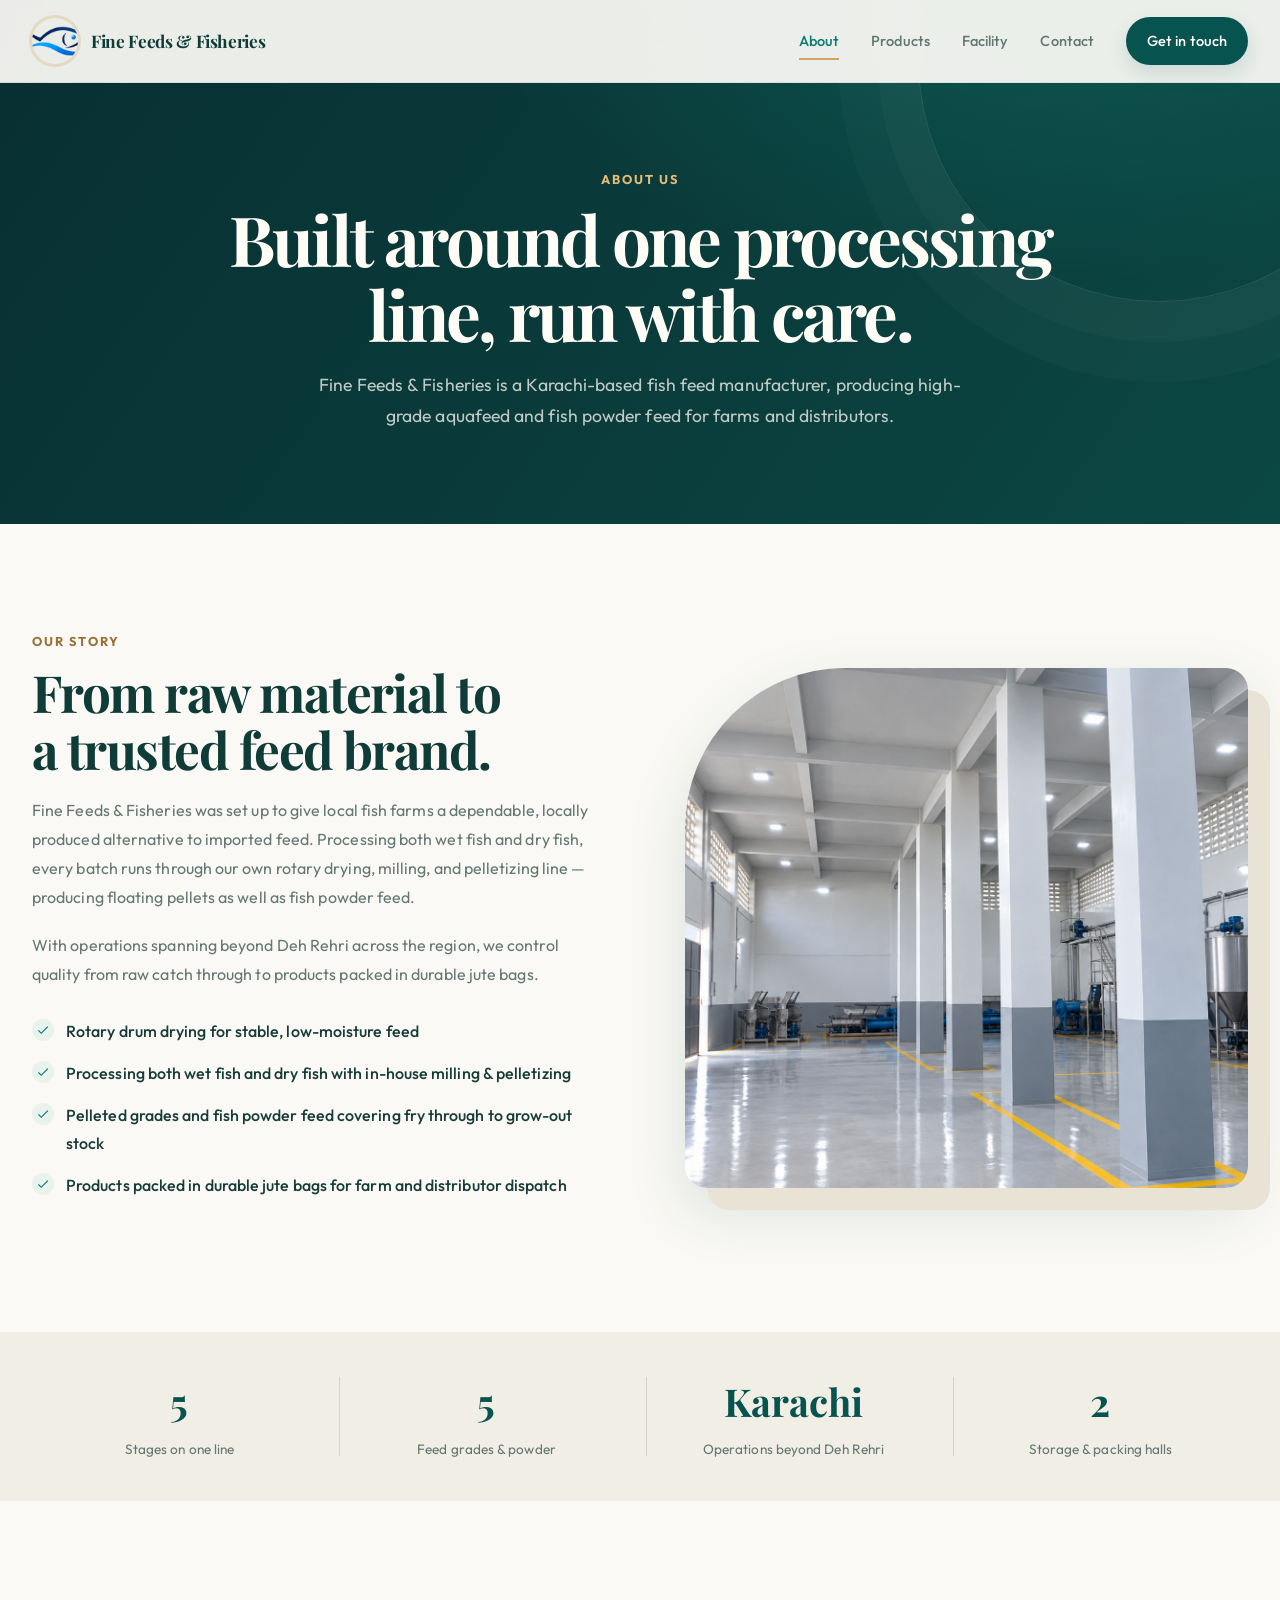
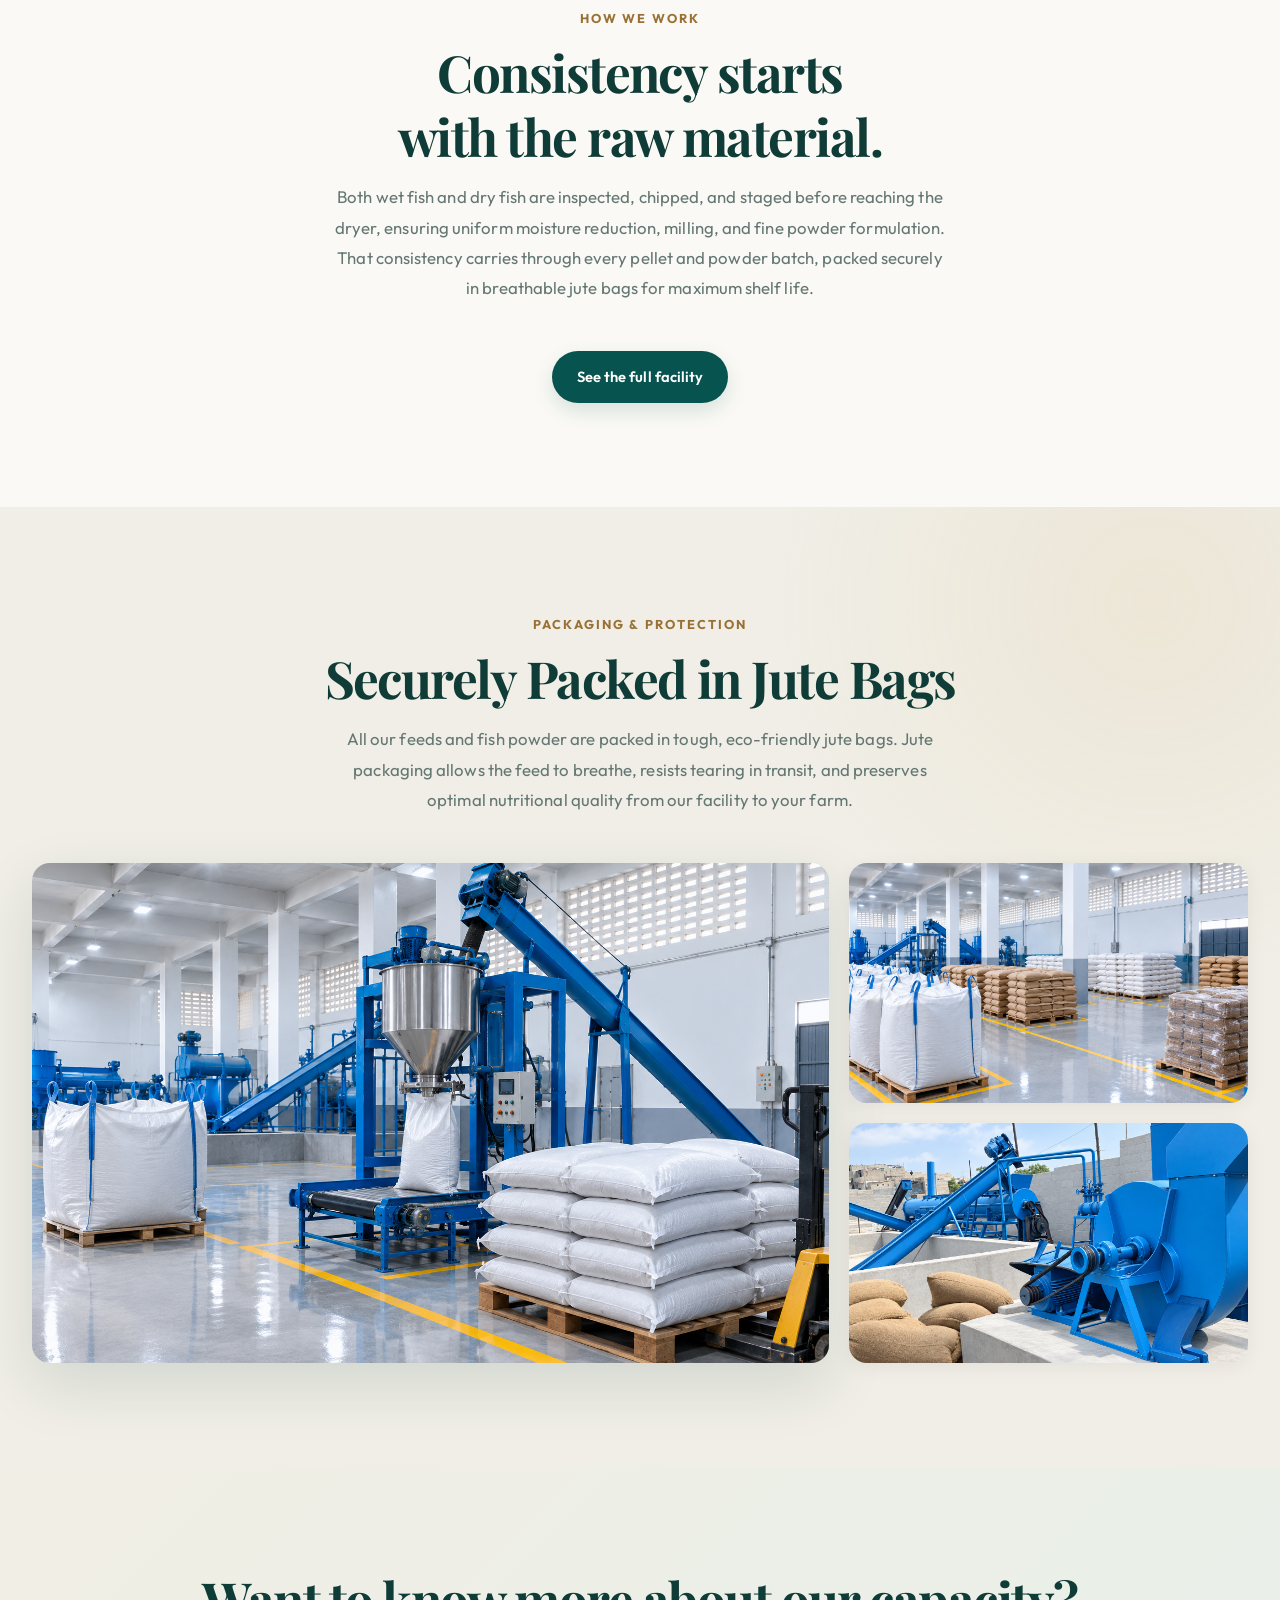
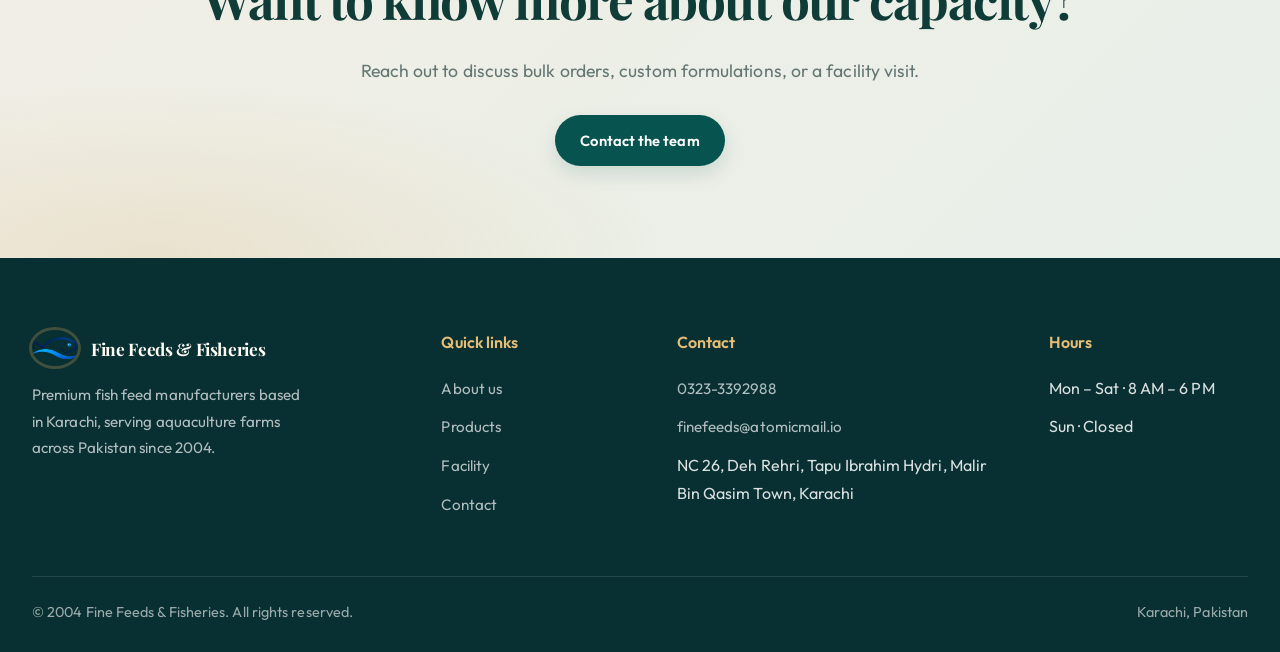
==== commit 066466e6: "Update contact email address" ====
--- a/about.html
+++ b/about.html
@@ -142,7 +142,7 @@
           <h4>Contact</h4>
           <ul>
             <li><a href="tel:03233392988">0323-3392988</a></li>
-            <li><a href="mailto:finefisheries@gmail.com">finefisheries@gmail.com</a></li>
+            <li><a href="mailto:finefeeds@atomicmail.io">finefeeds@atomicmail.io</a></li>
             <li>NC 26, Deh Rehri, Tapu Ibrahim Hydri, Malir Bin Qasim Town, Karachi</li>
           </ul>
         </div>
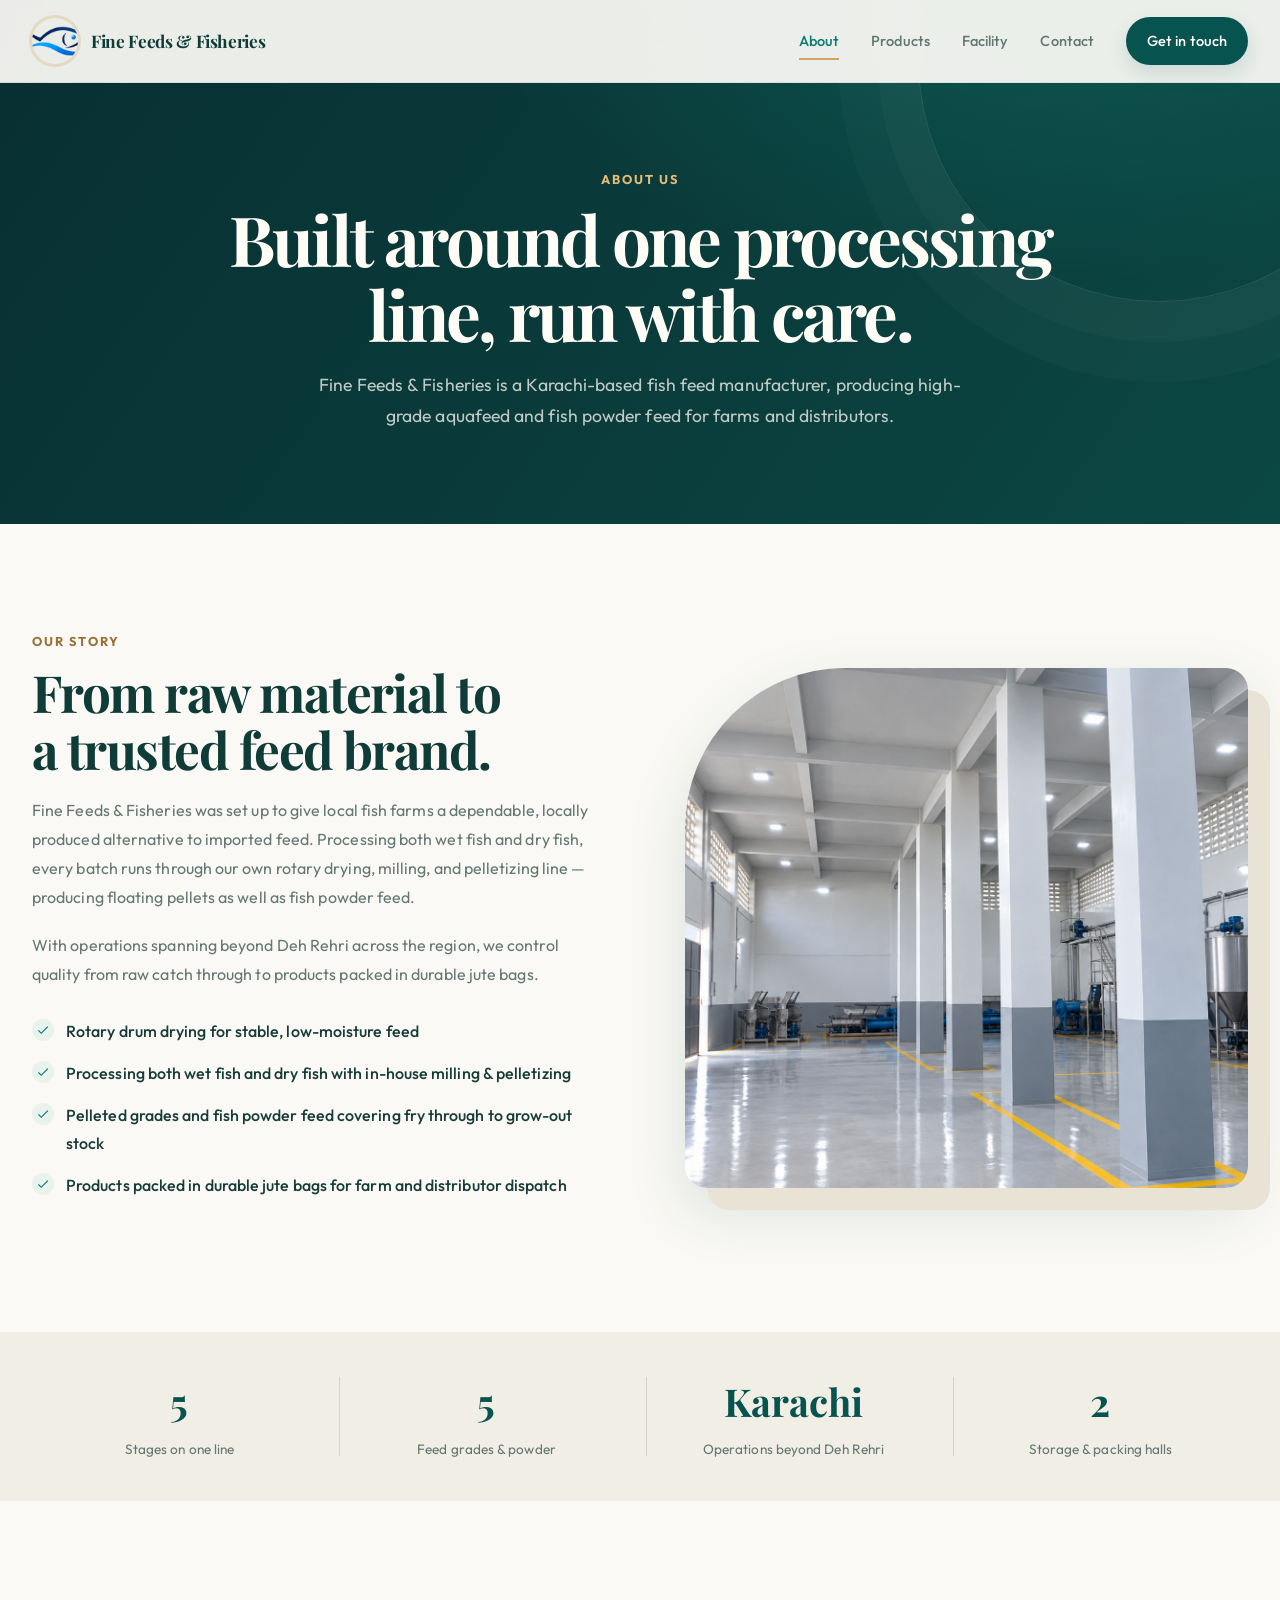
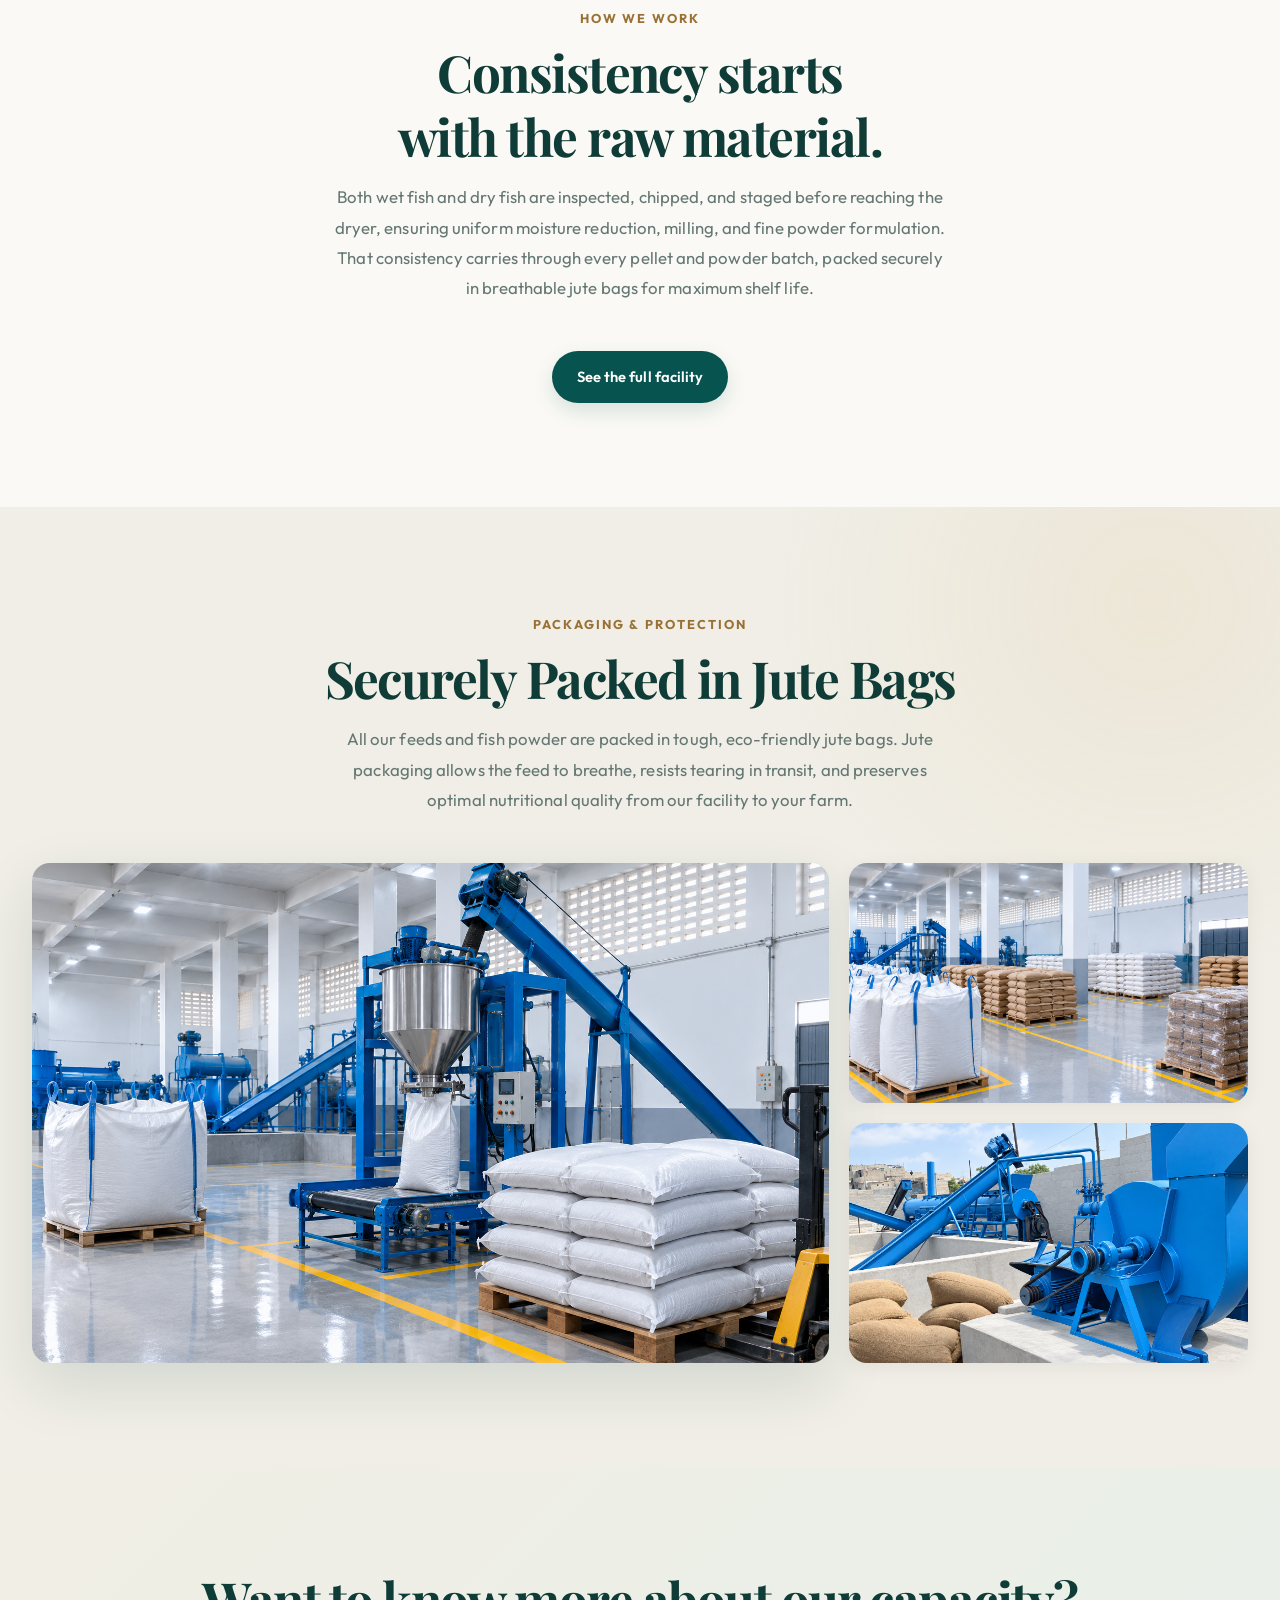
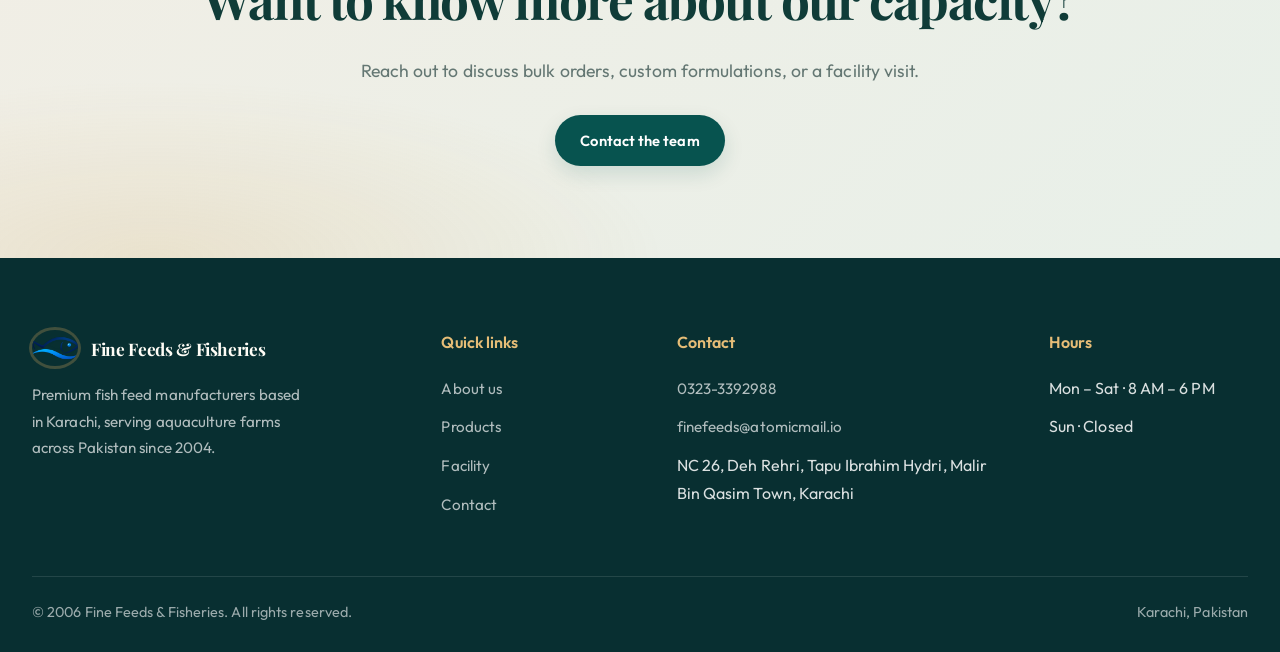
==== commit a0c057f5: "Update homepage and copyright year to 2006" ====
--- a/about.html
+++ b/about.html
@@ -155,7 +155,7 @@
         </div>
       </div>
       <div class="footer-bottom">
-        <span>© 2004 Fine Feeds & Fisheries. All rights reserved.</span>
+        <span>© 2006 Fine Feeds & Fisheries. All rights reserved.</span>
         <span>Karachi, Pakistan</span>
       </div>
     </div>
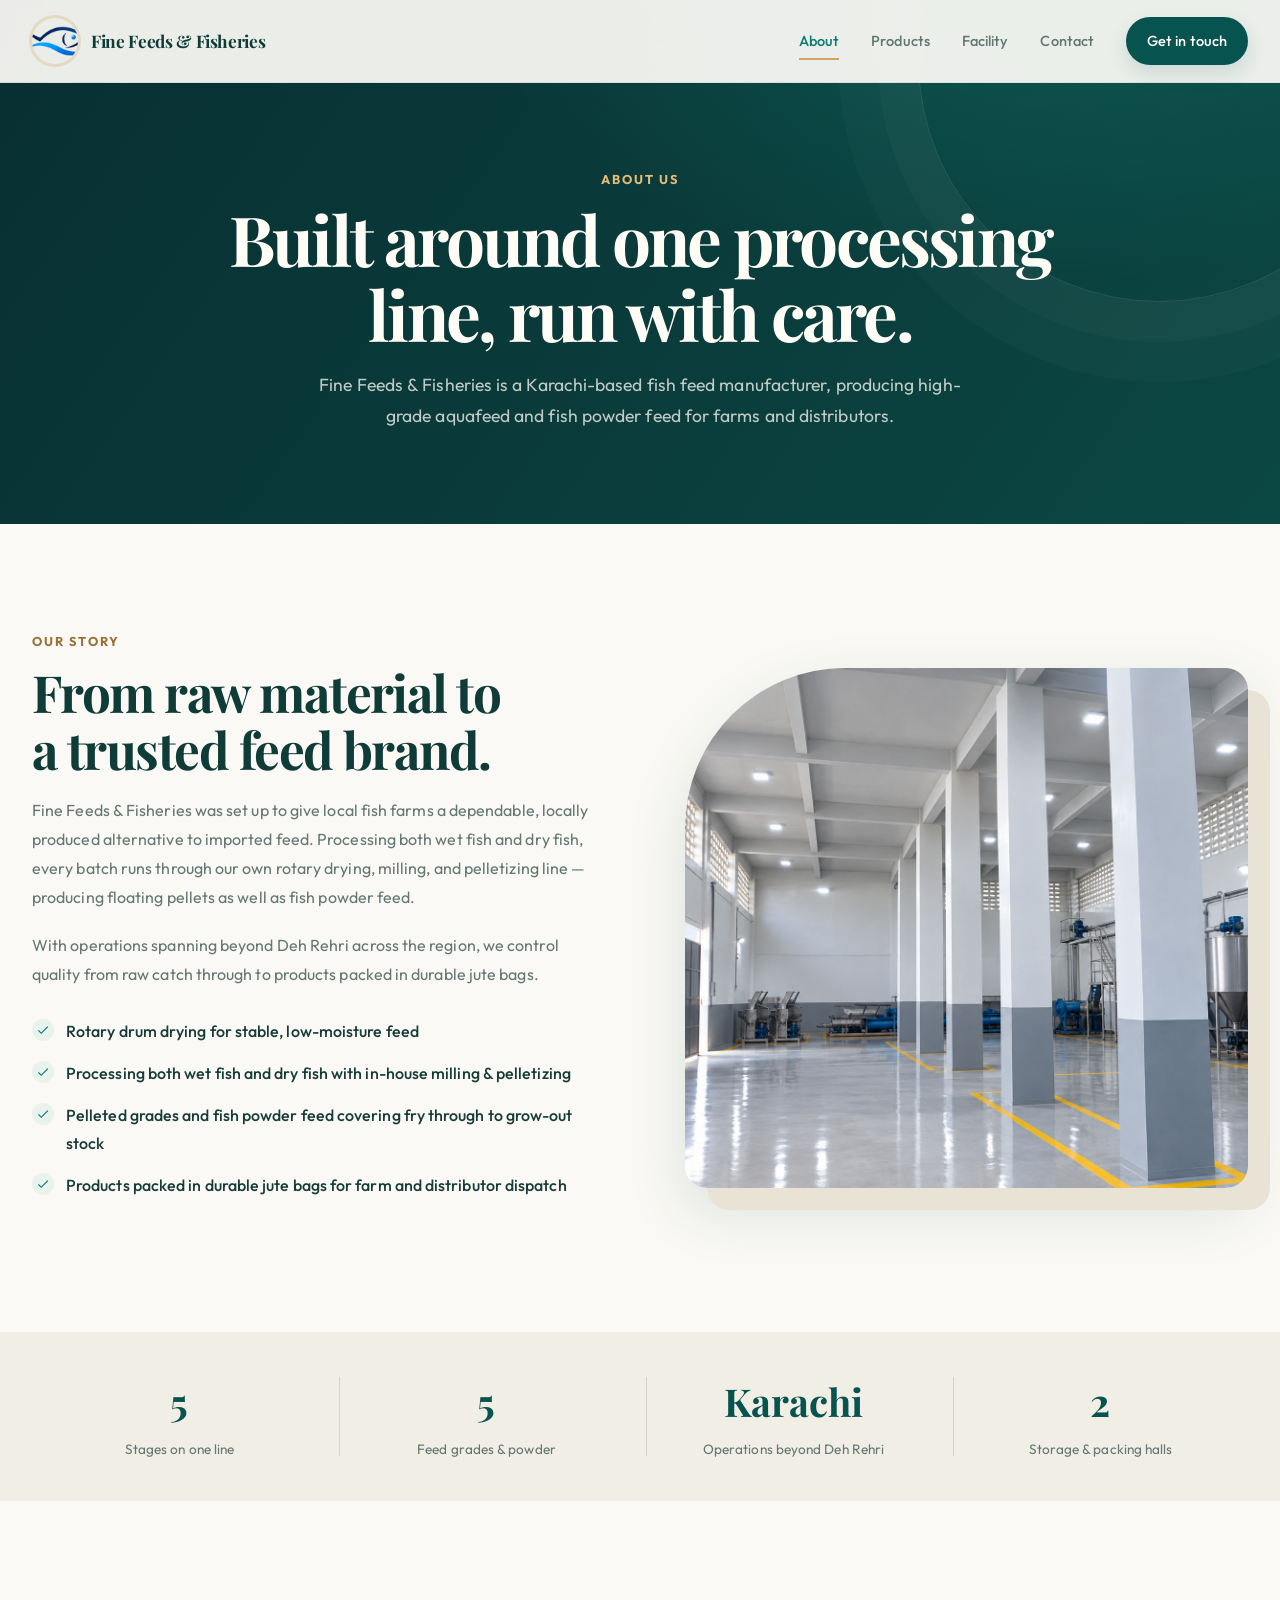
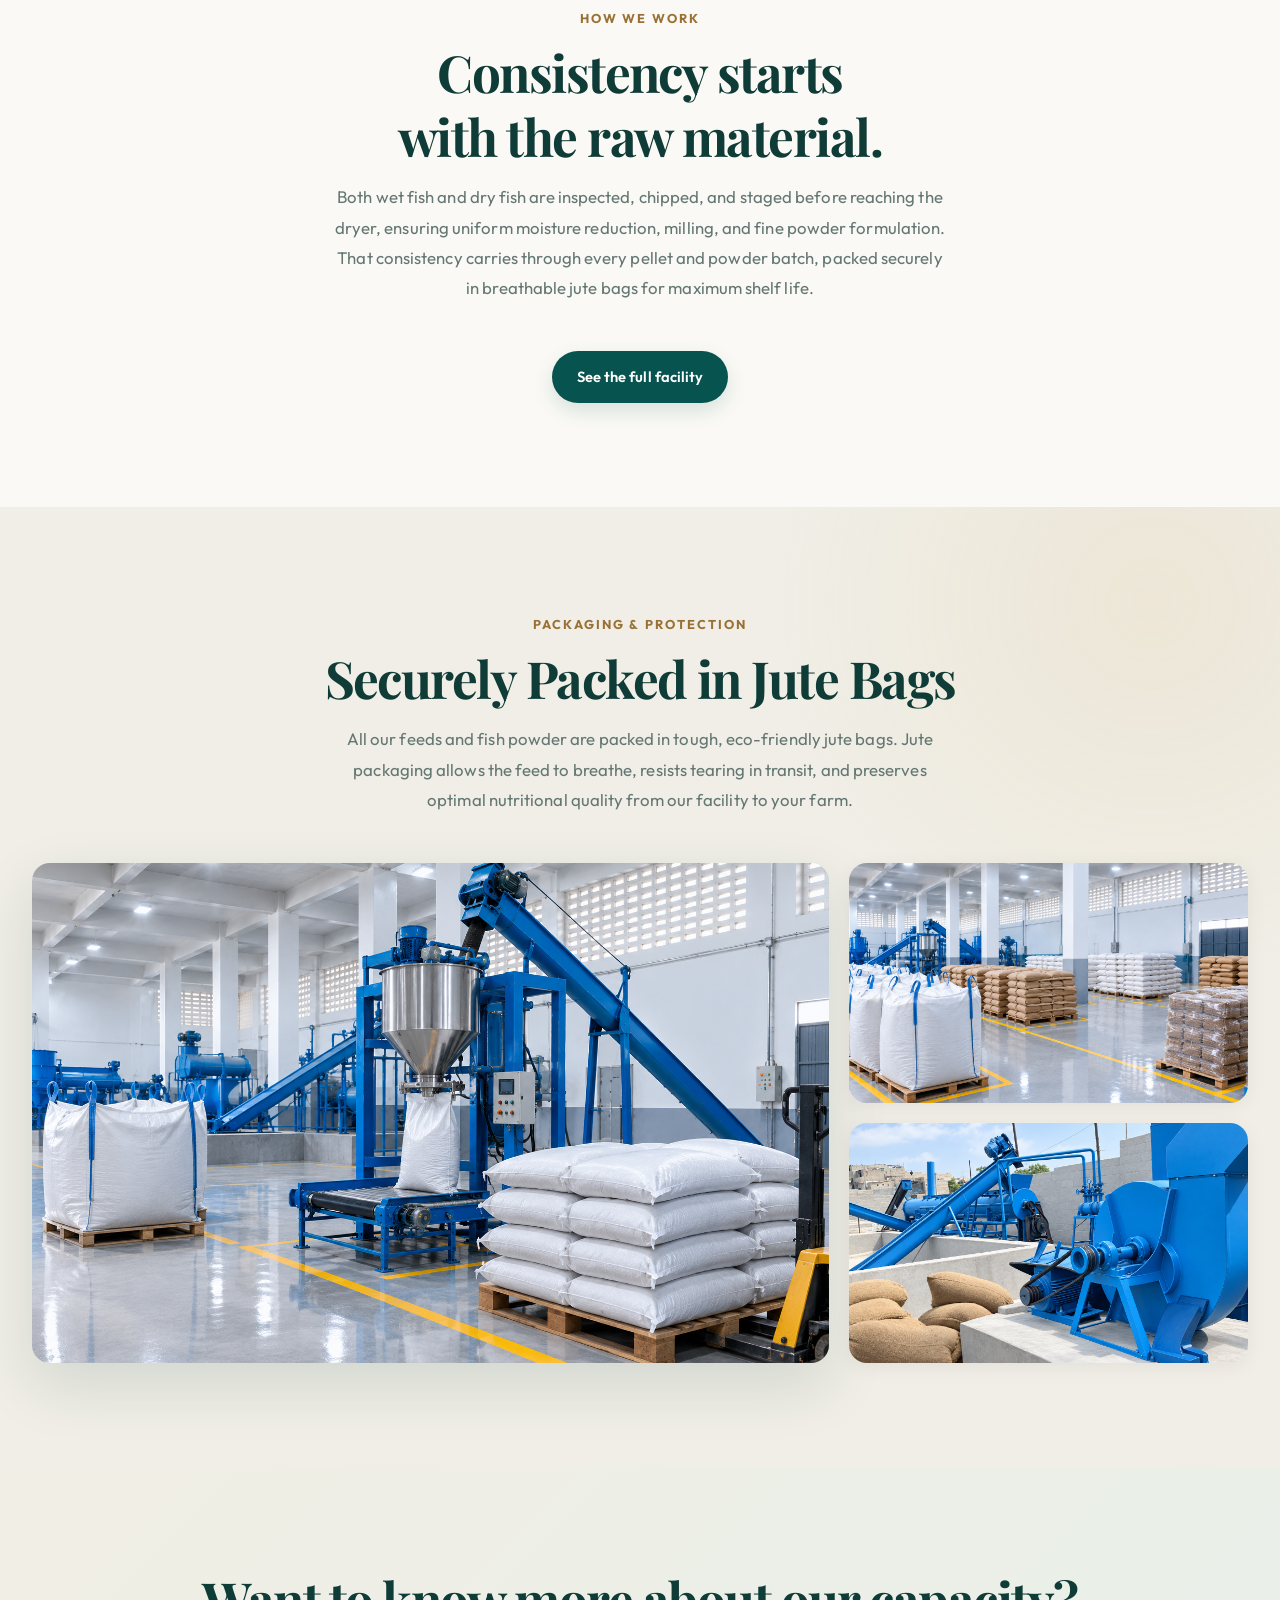
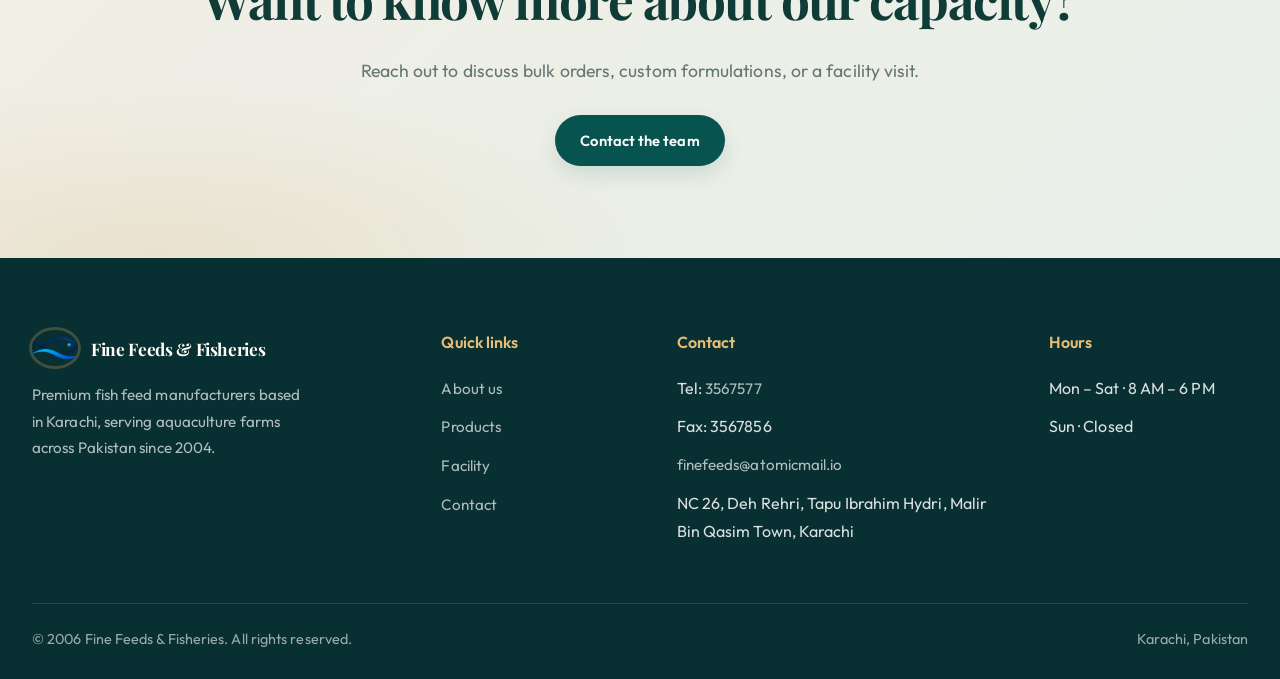
==== commit 76733c34: "Remove Faisal details and update contact information" ====
--- a/about.html
+++ b/about.html
@@ -141,7 +141,8 @@
         <div>
           <h4>Contact</h4>
           <ul>
-            <li><a href="tel:03233392988">0323-3392988</a></li>
+            <li>Tel: <a href="tel:3567577">3567577</a></li>
+            <li>Fax: 3567856</li>
             <li><a href="mailto:finefeeds@atomicmail.io">finefeeds@atomicmail.io</a></li>
             <li>NC 26, Deh Rehri, Tapu Ibrahim Hydri, Malir Bin Qasim Town, Karachi</li>
           </ul>
